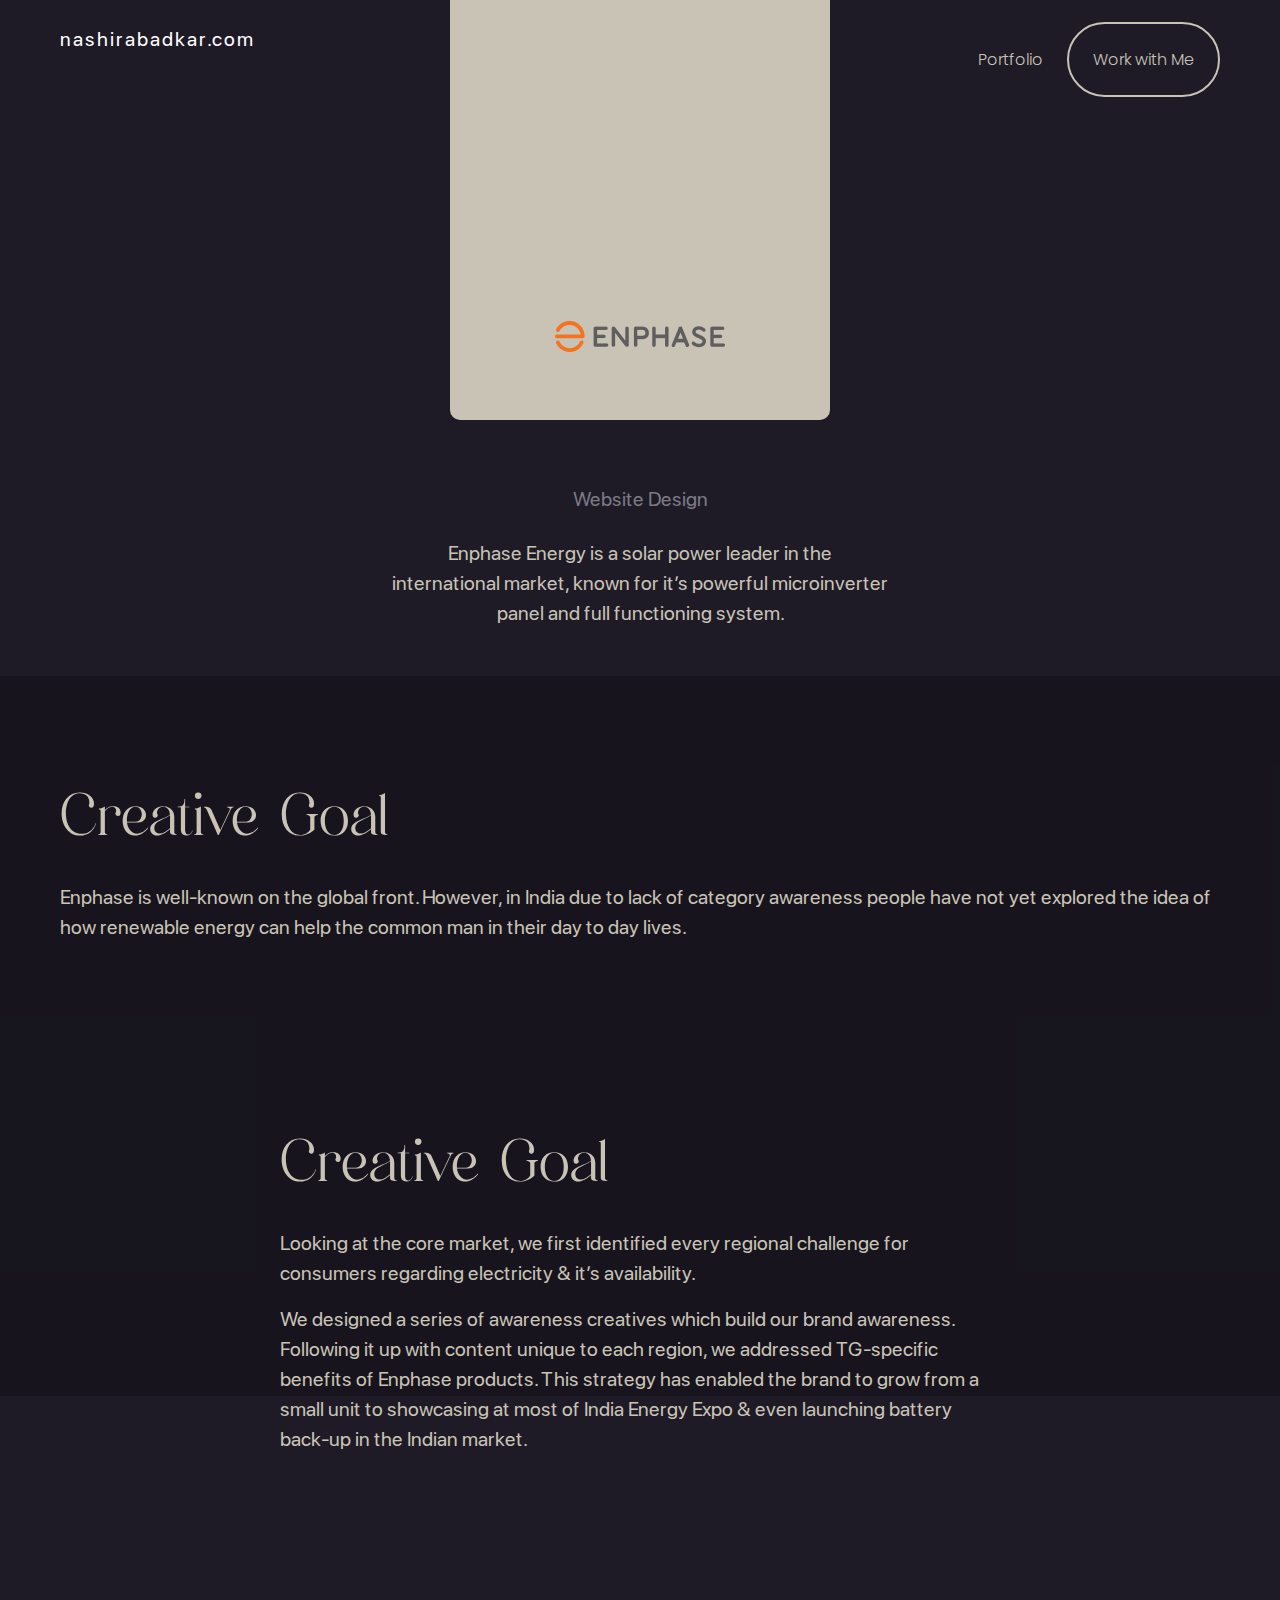
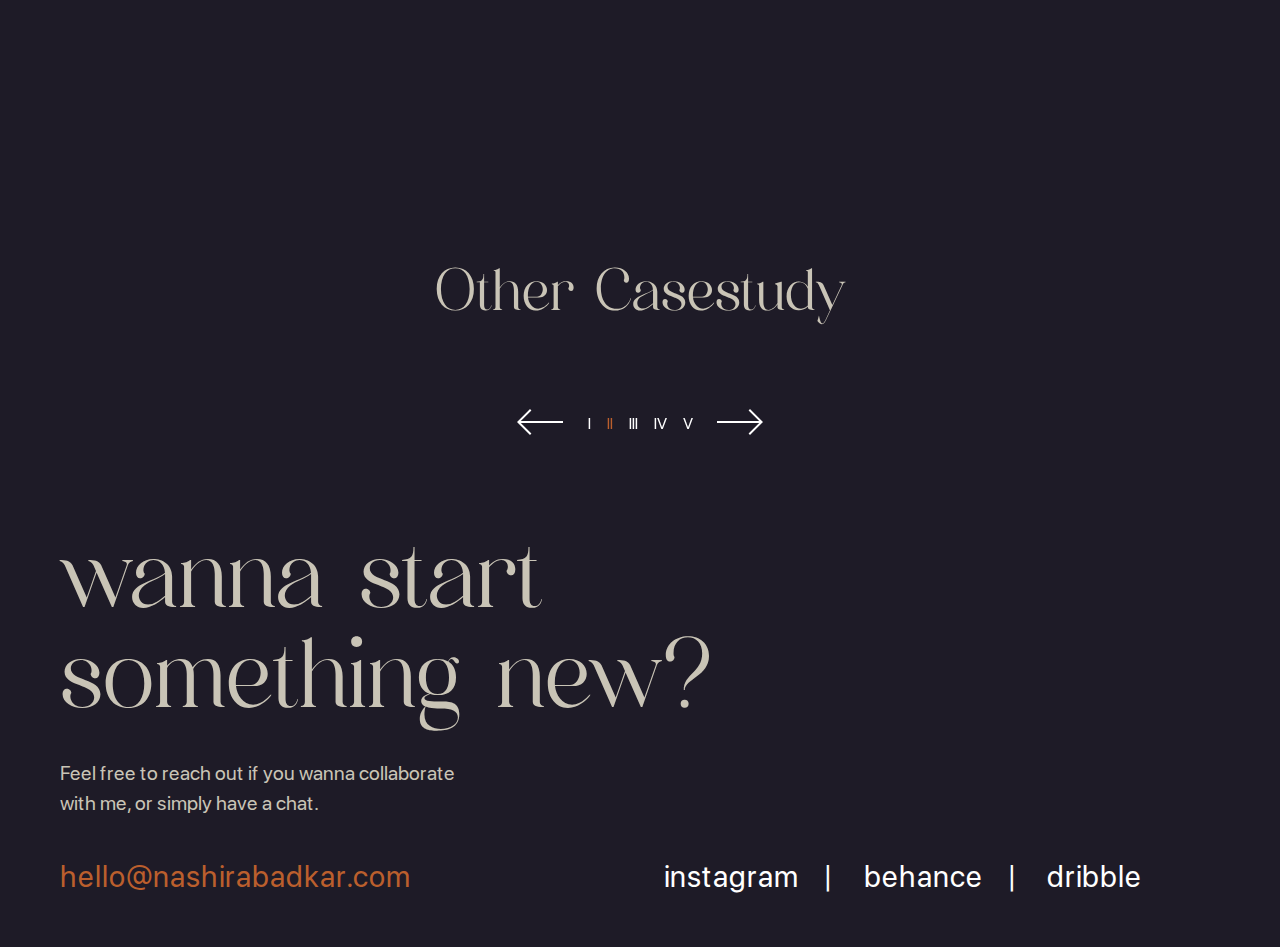
==== case.html @ 8ec92a66 "add three pages" ====
<!doctype html><html lang="en"><head><meta charset="UTF-8"/><meta http-equiv="X-UA-Compatible" content="IE=edge"/><meta name="viewport" content="width=device-width,initial-scale=1,maximum-scale=1"/><link href="./favicon.ico" rel="icon"/><meta content="" name="description"/><meta content="" name="keywords"/><title>Nashirabadkar</title><link href="./css/scss/main.9bb4e377960753bef4c8.css" rel="stylesheet"></head><body data-barba="wrapper"><div class="wrapper" data-barba="container" data-barba-namespace="home"><header class="header"><div class="container"><div class="di-flex"><div class="logo"><a href="index.html">nashirabadkar.com</a></div><nav class="nav" role="navigation"><div class="mobile-menu"><div class="btn-ceter"><button class="menu"><svg viewBox="0 0 64 48"><path d="M19,15 L45,15 C70,15 58,-2 49.0177126,7 L19,37"></path><path d="M19,24 L45,24 C61.2371586,24 57,49 41,33 L32,24"></path><path d="M45,33 L19,33 C-8,33 6,-2 22,14 L45,37"></path></svg></button></div><ul class="di-flex nav-bar" id="forMobileMenu"><li><a class="pos-top" href="./case.html">Portfolio</a></li><li><a class="pos-top work-with" href="./folio.html">Work with Me</a></li></ul></div></nav></div></div></header><div class="brand-logo-section"><img class="lozad" data-src="img/enphase-58c63b.png" alt=""></div><main class="main-warpper case-page"><section class="info-section"><div class="container"><h1 class="title">Website Design</h1><p>Enphase Energy is a solar power leader in the<br>international market, known for it’s powerful microinverter<br>panel and full functioning system.</p></div></section><section class="creative-goal"><div class="container"><h2 class="title">Creative Goal</h2><p>Enphase is well-known on the global front. However, in India due to lack of category awareness people have not yet explored the idea of how renewable energy can help the common man in their day to day lives.</p><img class="crative-img lozad" data-src="img/creative-card-c6d3ff.png" alt=""><div class="strategy-box"><h2 class="title">Creative Goal</h2><p>Looking at the core market, we first identified every regional challenge for consumers regarding electricity & it’s availability.</p><p>We designed a series of awareness creatives which build our brand awareness. Following it up with content unique to each region, we addressed TG-specific benefits of Enphase products. This strategy has enabled the brand to grow from a small unit to showcasing at most of India Energy Expo & even launching battery back-up in the Indian market.</p></div><div class="di-flex img-box"><div class="item"><img class="lozad" data-src="img/sta-1-3b0bfe.png" alt=""> <img class="lozad" data-src="img/sta-3-9bb10f.png" alt=""></div><div class="item"><img class="lozad" data-src="img/sta-2-87fdea.png" alt=""> <img class="lozad" data-src="img/sta-4-d23a2a.png" alt=""></div></div></div></section><section class="section-portfoilo"><div class="container"><h2 class="title">Other Casestudy</h2></div><div class="owl-carousel owl-theme portfoilo-carousel" id="caseCarousel"><div class="item" data-dot="<p>I</p>"><a href="#!"><img class="lozad" data-src="img/owl-1-1df286.jpg" alt=""></a></div><div class="item" data-dot="<p>II</p>"><a href="#!"><img class="lozad" data-src="img/owl-3-4e1ea6.jpg" alt=""></a></div><div class="item" data-dot="<p>III</p>"><a href="#!"><img class="lozad" data-src="img/owl-2-469388.jpg" alt=""></a></div><div class="item" data-dot="<p>IV</p>"><a href="#!"><img class="lozad" data-src="img/owl-2-469388.jpg" alt=""></a></div><div class="item" data-dot="<p>V</p>"><a href="#!"><img class="lozad" data-src="img/owl-2-469388.jpg" alt=""></a></div></div></section></main><footer><div class="container"><h2>wanna start<br>something new?</h2><p>Feel free to reach out if you wanna collaborate<br>with me, or simply have a chat.</p><div class="di-flex footer-link"><div class="lt-side"><a href="mailto:hello@nashirabadkar.com" class="email">hello@nashirabadkar.com</a></div><div class="rt-side"><a href="#!" class="social">instagram</a> <a href="#!" class="social">behance</a> <a href="#!" class="social">dribble</a></div></div></div><div class="black-gradi-mobile"></div></footer></div><script src="js/main.284708f603ca38a1aa54.js"></script></body></html>
---- css/scss/main.9bb4e377960753bef4c8.css ----
@import url(https://fonts.googleapis.com/css2?family=Poppins:wght@300&display=swap);:root{--easing:cubic-bezier(0.5,0.7,0.4,1)}body{--page-background:#404046}/*! normalize.css v8.0.1 | MIT License | github.com/necolas/normalize.css */html{line-height:1.15;-webkit-text-size-adjust:100%}body{margin:0;background-color:#fefefe}main{display:block}h1{font-size:2em;margin:.67em 0}hr{box-sizing:content-box;height:0;overflow:visible}pre{font-family:monospace,monospace;font-size:1em}a{background-color:transparent}abbr[title]{border-bottom:none;text-decoration:underline;-webkit-text-decoration:underline dotted;text-decoration:underline dotted}b,strong{font-weight:bolder}code,kbd,samp{font-family:monospace,monospace;font-size:1em}small{font-size:80%}sub,sup{font-size:75%;line-height:0;position:relative;vertical-align:baseline}sub{bottom:-.25em}sup{top:-.5em}img{border-style:none}button,input,optgroup,select,textarea{font-family:inherit;font-size:100%;line-height:1.15;margin:0}button,input{overflow:visible}button,select{text-transform:none}[type=button],[type=reset],[type=submit],button{-moz-appearance:button;appearance:button;-webkit-appearance:button}[type=button]::-moz-focus-inner,[type=reset]::-moz-focus-inner,[type=submit]::-moz-focus-inner,button::-moz-focus-inner{border-style:none;padding:0}[type=button]:-moz-focusring,[type=reset]:-moz-focusring,[type=submit]:-moz-focusring,button:-moz-focusring{outline:1px dotted ButtonText}fieldset{padding:.35em .75em .625em}legend{box-sizing:border-box;color:inherit;display:table;max-width:100%;padding:0;white-space:normal}progress{vertical-align:baseline}textarea{overflow:auto}[type=checkbox],[type=radio]{box-sizing:border-box;padding:0}[type=number]::-webkit-inner-spin-button,[type=number]::-webkit-outer-spin-button{height:auto}[type=search]{-moz-appearance:textfield;appearance:textfield;-webkit-appearance:textfield;outline-offset:-2px}[type=search]::-webkit-search-decoration{appearance:none;-webkit-appearance:none}::-webkit-file-upload-button{appearance:button;-webkit-appearance:button;font:inherit}details{display:block}summary{display:list-item}[hidden],template{display:none}.owl-carousel,.owl-carousel .owl-item{-webkit-tap-highlight-color:rgba(0,0,0,0);position:relative}.owl-carousel{display:none;width:100%;z-index:1}.owl-carousel .owl-stage{position:relative;touch-action:manipulation;-webkit-backface-visibility:hidden;backface-visibility:hidden;-moz-backface-visibility:hidden}.owl-carousel .owl-stage:after{content:".";display:block;clear:both;visibility:hidden;line-height:0;height:0}.owl-carousel .owl-stage-outer{position:relative;overflow:hidden;transform:translateZ(0);-webkit-transform:translateZ(0)}.owl-carousel .owl-item,.owl-carousel .owl-wrapper{backface-visibility:hidden;-webkit-backface-visibility:hidden;-moz-backface-visibility:hidden;-ms-backface-visibility:hidden;transform:translateZ(0);-webkit-transform:translateZ(0);-moz-transform:translateZ(0);-ms-transform:translateZ(0)}.owl-carousel .owl-item{min-height:1px;float:left;backface-visibility:hidden;-webkit-backface-visibility:hidden;-webkit-touch-callout:none}.owl-carousel .owl-item img{display:block;width:100%}.owl-carousel .owl-dots.disabled,.owl-carousel .owl-nav.disabled{display:none}.no-js .owl-carousel,.owl-carousel.owl-loaded{display:block}.owl-carousel .owl-dot,.owl-carousel .owl-nav .owl-next,.owl-carousel .owl-nav .owl-prev{cursor:pointer;-webkit-user-select:none;-moz-user-select:none;-ms-user-select:none;user-select:none}.owl-carousel .owl-nav button.owl-next,.owl-carousel .owl-nav button.owl-prev,.owl-carousel button.owl-dot{background:0 0;color:inherit;border:none;padding:0!important;font:inherit}.owl-carousel.owl-loading{opacity:0;display:block}.owl-carousel.owl-hidden{opacity:0}.owl-carousel.owl-refresh .owl-item{visibility:hidden}.owl-carousel.owl-drag .owl-item{touch-action:pan-y;-webkit-user-select:none;-moz-user-select:none;-ms-user-select:none;user-select:none}.owl-carousel.owl-grab{cursor:move;cursor:-webkit-grab;cursor:grab}.owl-carousel.owl-rtl{direction:rtl}.owl-carousel.owl-rtl .owl-item{float:right}.owl-carousel .animated{animation-duration:1s;animation-fill-mode:both}.owl-carousel .owl-animated-in{z-index:0}.owl-carousel .owl-animated-out{z-index:1}.owl-carousel .fadeOut{animation-name:fadeOut}@keyframes fadeOut{0%{opacity:1}to{opacity:0}}.owl-height{transition:height .5s ease-in-out}.owl-carousel .owl-item .owl-lazy{opacity:0;transition:opacity .4s ease}.owl-carousel .owl-item .owl-lazy:not([src]),.owl-carousel .owl-item .owl-lazy[src^=""]{max-height:0}.owl-carousel .owl-item img.owl-lazy{transform-style:preserve-3d}.owl-carousel .owl-video-wrapper{position:relative;height:100%;background:#000}.owl-carousel .owl-video-play-icon{position:absolute;height:80px;width:80px;left:50%;top:50%;margin-left:-40px;margin-top:-40px;background:url(owl.video.play.png) no-repeat;cursor:pointer;z-index:1;backface-visibility:hidden;-webkit-backface-visibility:hidden;transition:transform .1s ease}.owl-carousel .owl-video-play-icon:hover{transform:scale(1.3)}.owl-carousel .owl-video-playing .owl-video-play-icon,.owl-carousel .owl-video-playing .owl-video-tn{display:none}.owl-carousel .owl-video-tn{opacity:0;height:100%;background-position:50%;background-repeat:no-repeat;background-size:contain;transition:opacity .4s ease}.owl-carousel .owl-video-frame{position:relative;z-index:1;height:100%;width:100%}.owl-theme .owl-dots,.owl-theme .owl-nav{text-align:center;-webkit-tap-highlight-color:rgba(0,0,0,0)}.owl-theme .owl-nav{margin-top:10px}.owl-theme .owl-nav [class*=owl-]{color:#fff;font-size:14px;margin:5px;padding:4px 7px;background:#d6d6d6;display:inline-block;cursor:pointer;border-radius:3px}.owl-theme .owl-nav [class*=owl-]:hover{background:#869791;color:#fff;text-decoration:none}.owl-theme .owl-nav .disabled{opacity:.5;cursor:default}.owl-theme .owl-nav.disabled+.owl-dots{margin-top:10px}.owl-theme .owl-dots .owl-dot{display:inline-block;zoom:1}.owl-theme .owl-dots .owl-dot span{width:10px;height:10px;margin:5px 7px;background:#d6d6d6;display:block;backface-visibility:visible;-webkit-backface-visibility:visible;transition:opacity .2s ease;border-radius:30px}.owl-theme .owl-dots .owl-dot.active span,.owl-theme .owl-dots .owl-dot:hover span{background:#869791}*,:after,:before,html{box-sizing:border-box}a{color:#e50050}.sub-title{font-size:20px;line-height:1.5;color:#000;font-weight:700;font-family:SF Pro Display;margin-bottom:16px}@media(max-width:991.98px){.black-gradi-mobile{position:fixed;width:100%;height:30%;left:0;bottom:0;background:transparent;background:linear-gradient(180deg,transparent,#000);background:-moz-linear-gradient(180deg,transparent 0,#000 100%)}}.show-on-small{display:none}@media(max-width:767.98px){.show-on-small{display:block}.show-on-big{display:none}}@font-face{font-family:SF Pro Display;src:url(../../assets/vendors/webfonts/FontsFree-Net-SFProDisplay-Regular.ttf);font-weight:400;font-style:normal;font-display:swap}@font-face{font-family:SF Pro Display;src:url(../../assets/vendors/webfonts/FontsFree-Net-SFProDisplay-Bold.ttf);font-weight:700;font-style:normal;font-display:swap}@font-face{font-family:SF Pro Display;src:url(../../assets/vendors/webfonts/SFProDisplay-BlackItalic.eot);src:url(../../assets/vendors/webfonts/SFProDisplay-BlackItalic.eot?#iefix) format("embedded-opentype"),url(../../assets/vendors/webfonts/SFProDisplay-BlackItalic.woff2) format("woff2"),url(../../assets/vendors/webfonts/SFProDisplay-BlackItalic.woff) format("woff"),url(../../assets/vendors/webfonts/SFProDisplay-BlackItalic.ttf) format("truetype"),url(../../assets/vendors/webfonts/SFProDisplay-BlackItalic.svg#SFProDisplay-BlackItalic) format("svg");font-weight:900;font-style:italic;font-display:swap}@font-face{font-family:SF Pro Display;src:url(../../assets/vendors/webfonts/SFProDisplay-HeavyItalic.eot);src:url(../../assets/vendors/webfonts/SFProDisplay-HeavyItalic.eot?#iefix) format("embedded-opentype"),url(../../assets/vendors/webfonts/SFProDisplay-HeavyItalic.woff2) format("woff2"),url(../../assets/vendors/webfonts/SFProDisplay-HeavyItalic.woff) format("woff"),url(../../assets/vendors/webfonts/SFProDisplay-HeavyItalic.ttf) format("truetype"),url(../../assets/vendors/webfonts/SFProDisplay-HeavyItalic.svg#SFProDisplay-HeavyItalic) format("svg");font-weight:900;font-style:italic;font-display:swap}@font-face{font-family:SF Pro Display;src:url(../../assets/vendors/webfonts/SFProDisplay-UltralightItalic.eot);src:url(../../assets/vendors/webfonts/SFProDisplay-UltralightItalic.eot?#iefix) format("embedded-opentype"),url(../../assets/vendors/webfonts/SFProDisplay-UltralightItalic.woff2) format("woff2"),url(../../assets/vendors/webfonts/SFProDisplay-UltralightItalic.woff) format("woff"),url(../../assets/vendors/webfonts/SFProDisplay-UltralightItalic.ttf) format("truetype"),url(../../assets/vendors/webfonts/SFProDisplay-UltralightItalic.svg#SFProDisplay-UltralightItalic) format("svg");font-weight:200;font-style:italic;font-display:swap}@font-face{font-family:SF Pro Display;src:url(../../assets/vendors/webfonts/SFProDisplay-LightItalic.eot);src:url(../../assets/vendors/webfonts/SFProDisplay-LightItalic.eot?#iefix) format("embedded-opentype"),url(../../assets/vendors/webfonts/SFProDisplay-LightItalic.woff2) format("woff2"),url(../../assets/vendors/webfonts/SFProDisplay-LightItalic.woff) format("woff"),url(../../assets/vendors/webfonts/SFProDisplay-LightItalic.ttf) format("truetype"),url(../../assets/vendors/webfonts/SFProDisplay-LightItalic.svg#SFProDisplay-LightItalic) format("svg");font-weight:200;font-style:italic;font-display:swap}@font-face{font-family:SF Pro Display;src:url(../../assets/vendors/webfonts/SFProDisplay-Medium.eot);src:url(../../assets/vendors/webfonts/SFProDisplay-Medium.eot?#iefix) format("embedded-opentype"),url(../../assets/vendors/webfonts/SFProDisplay-Medium.woff2) format("woff2"),url(../../assets/vendors/webfonts/SFProDisplay-Medium.woff) format("woff"),url(../../assets/vendors/webfonts/SFProDisplay-Medium.ttf) format("truetype"),url(../../assets/vendors/webfonts/SFProDisplay-Medium.svg#SFProDisplay-Medium) format("svg");font-weight:500;font-style:normal;font-display:swap}@font-face{font-family:SF Pro Display;src:url(../../assets/vendors/webfonts/SFProDisplay-SemiboldItalic.eot);src:url(../../assets/vendors/webfonts/SFProDisplay-SemiboldItalic.eot?#iefix) format("embedded-opentype"),url(../../assets/vendors/webfonts/SFProDisplay-SemiboldItalic.woff2) format("woff2"),url(../../assets/vendors/webfonts/SFProDisplay-SemiboldItalic.woff) format("woff"),url(../../assets/vendors/webfonts/SFProDisplay-SemiboldItalic.ttf) format("truetype"),url(../../assets/vendors/webfonts/SFProDisplay-SemiboldItalic.svg#SFProDisplay-SemiboldItalic) format("svg");font-weight:600;font-style:italic;font-display:swap}@font-face{font-family:SF Pro Display;src:url(../../assets/vendors/webfonts/SFProDisplay-ThinItalic.eot);src:url(../../assets/vendors/webfonts/SFProDisplay-ThinItalic.eot?#iefix) format("embedded-opentype"),url(../../assets/vendors/webfonts/SFProDisplay-ThinItalic.woff2) format("woff2"),url(../../assets/vendors/webfonts/SFProDisplay-ThinItalic.woff) format("woff"),url(../../assets/vendors/webfonts/SFProDisplay-ThinItalic.ttf) format("truetype"),url(../../assets/vendors/webfonts/SFProDisplay-ThinItalic.svg#SFProDisplay-ThinItalic) format("svg");font-weight:100;font-style:italic;font-display:swap}@font-face{font-family:Quahon;src:url(../../assets/vendors/webfonts/Quahon.otf);font-weight:100;font-display:swap}@font-face{font-family:Holligate Signature Demo;src:url(../../assets/vendors/webfonts/holligate-signature-demo.regular.ttf);font-display:swap}body{color:#222;font:normal 125%/1.4 Open Sans,Helvetica Neue Light,Helvetica Neue,Helvetica,Arial,sans-serif}.di-flex{display:flex;flex-wrap:wrap}img{max-width:100%;margin:0 auto;display:block;width:auto}h1,h2,h3,h4,h5,h6,p{margin:0}.text-right{text-align:right}.clearfix:after{clear:both;content:"";display:table}.container{max-width:1180px;padding-left:20px;padding-right:20px}.hide-text{overflow:hidden;padding:0;text-indent:101%;white-space:nowrap}.visually-hidden{border:0;clip:rect(0 0 0 0);height:1px;margin:-1px;overflow:hidden;padding:0;position:absolute;width:1px}a{text-decoration:none}.container{width:100%;margin-right:auto;margin-left:auto}.link-title{display:flex;align-items:center;margin:0 200px 48px}.link-title h2{font-size:40px;letter-spacing:-1px;line-height:1.5;color:#fff;font-weight:500;font-family:Montserrat;margin-right:16px}.link-title img{display:block;margin:0}.main-warpper{min-height:60vh}.di-grid{display:grid}.sticky-nav{background-color:#000;padding:24px;text-align:center}.sticky-nav a{font-size:16px;line-height:1.5;text-transform:uppercase;color:#fff;font-weight:700;font-family:Montserrat;display:inline-block;margin:0 16px}.sticky-nav a.active{color:#f15b25}.sticky-nav a:hover{color:#8b8b8b}.second-title{font-size:30px;line-height:1.5;color:#fff;font-weight:500;font-family:Montserrat;margin-bottom:24px}.second-title span{font-size:16px;color:hsla(0,0%,100%,.2392156863)}.pad-60{margin:30px 0}.brands-carousel .image-container{height:200px;align-items:center;justify-content:center;display:flex}.brands-carousel .image-container img{display:block}.brands-carousel .recog-text{padding:24px;background-color:rgba(0,0,0,.3176470588);justify-content:space-between}.brands-carousel .recog-text a{font-size:12px;line-height:30px;color:#000;font-weight:600;font-family:Montserrat}.brands-carousel .art-card{background-color:#fff}.brands-carousel .art-card img{width:auto}.select-control{position:relative;top:0;left:0}.select-control .select-label{position:absolute;top:-8px;left:16px;font-size:12px;color:#fff;padding:0 8px}.select-control .select-label,.select-control select{line-height:1.5;font-weight:500;font-family:Montserrat}.select-control select{height:50px;background-color:hsla(0,0%,100%,0);border:1px solid #fff;width:100%;padding:8px 24px;-moz-appearance:none;-webkit-appearance:none;appearance:none;background-position:96% 50%;background-repeat:no-repeat;color:#888;font-size:14px;color:#fff}.select-control select option{color:#000}.select-control select option:first-child{color:#888;background-color:transparent;opacity:1}.select-control select.error{color:#e34949;opacity:1}.films-contain{justify-content:space-between;grid-template-columns:repeat(3,1fr);gap:30px}.films-contain .filmes-card{margin-bottom:16px}.films-contain .filmes-card .title{font-size:20px;line-height:1.5;color:#fff;font-weight:700;font-family:Montserrat;margin-top:16px}.films-contain .filmes-card .brand-link{font-size:12px;line-height:1.5;text-decoration:underline;color:#fff;font-weight:400;font-family:Montserrat}.films-contain .filmes-card .image-content{display:grid;position:relative;top:0;left:0}.films-contain .filmes-card .image-content .top-row,.films-contain .filmes-card .image-content .tumb{grid-column:1/-1;grid-row:1/-1;width:100%}.films-contain .filmes-card .image-content .dimond{position:absolute;left:24px;top:24px}.films-contain .filmes-card .image-content .play-btn{position:absolute;left:24px;bottom:24px;cursor:pointer}@media(min-width:576px){.container{max-width:540px}}@media(min-width:768px){.container{max-width:720px}}@media(min-width:992px){.container{max-width:960px}}@media(min-width:1200px){.container{max-width:1200px}}@media(max-width:992px){.container{padding-right:32px;padding-left:32px}}.header{margin-bottom:36px}.header .di-flex{justify-content:space-between;align-items:flex-start}.header .logo{padding:24px 0}.header .logo img{margin:0}.header .logo a{font-size:20px;letter-spacing:2px;line-height:1.5;color:#fff;font-weight:300;font-family:SF Pro Display}.header .nav{padding:24px 0}.header .nav .nav-bar{list-style:none;justify-content:flex-end}.header .nav .nav-bar .pos-top{font-size:16px;line-height:1.5;color:#c8c3b5;font-weight:300;font-family:Poppins;text-align:center;padding:24px}.header .nav .nav-bar .pos-top.work-with{border-radius:50px;border:2px solid #c8c3b5}.header .nav .nav-bar .pos-top.work-with:hover{background-color:#bb5f2d;border-color:#bb5f2d}.mobile-menu .btn-ceter{display:none}.brand-logo-section{width:380px;height:420px;border-bottom-left-radius:10px;border-bottom-right-radius:10px;background-color:#c8c3b5;display:flex;align-items:flex-end;padding:68px 16px;position:absolute;top:0;left:50%;transform:translateX(-50%)}.brand-logo-section img{margin-top:auto}@media(max-width:991.98px){.mobile-menu{position:fixed;bottom:32px;left:0;z-index:6;width:100%}.mobile-menu .btn-ceter{text-align:center;display:block}.header .nav .nav-bar{position:absolute;left:50%;bottom:0;transform:translateX(-50%);width:160px;height:150px;border-radius:10px;background-color:#bb5f2d;align-items:center;align-items:self-start;margin:0;padding:16px 16px 60px;display:none}.header .nav .nav-bar li{width:100%;display:block;text-align:center}.header .nav .nav-bar.nav-avtive{display:block}.header .nav .nav-bar .pos-top{padding:0;border:none;font-size:14px;color:#c9c4b6}.header .nav .nav-bar .pos-top.work-with,.menu{border:none}.menu{--color:#fff;width:36px;height:36px;z-index:100;padding:0;margin:0;outline:none;position:relative;background:none;cursor:pointer;-webkit-appearence:none;-webkit-tap-highlight-color:rgba(0,0,0,0);background-color:#bb5f2d;border-radius:50px;width:60px;height:60px;display:inline-flex;align-items:center;justify-content:center}.menu svg{width:40px;height:40px;stroke:var(--color);stroke-width:2px;stroke-linecap:round;stroke-linejoin:round;fill:none;display:block}.menu svg path{transition:stroke-dasharray var(--duration,.85s) var(--easing,ease) var(--delay,0s),stroke-dashoffset var(--duration,.85s) var(--easing,ease) var(--delay,0s);stroke-dasharray:var(--array-1,26px) var(--array-2,100px);stroke-dashoffset:var(--offset,126px);transform:translateZ(0)}.menu svg path:nth-child(2){--duration:0.7s;--easing:ease-in;--offset:100px;--array-2:74px}.menu svg path:nth-child(3){--offset:133px;--array-2:107px}.menu.active svg{stroke:#fff}.menu.active svg path{--offset:57px}.menu.active svg path:first-child,.menu.active svg path:nth-child(3){--delay:0.15s;--easing:cubic-bezier(0.2,0.4,0.2,1.1)}.menu.active svg path:nth-child(2){--duration:0.4s;--offset:2px;--array-1:1px}.menu.active svg path:nth-child(3){--offset:58px}.header .logo a{font-size:16px}.brand-logo-section{position:static;transform:none;width:80%;margin:0 auto;height:auto;border-radius:10px}}footer{padding:48px 0}footer h2{font-size:100px;line-height:1;color:#c9c4b6;font-family:Quahon;margin-bottom:24px;font-weight:100}footer p{font-size:20px;letter-spacing:0;color:#c9c4b6;margin-bottom:36px}footer .email,footer p{line-height:1.5;font-weight:300;font-family:SF Pro Display}footer .email{color:#bb5f2d}footer .email,footer .social{font-size:30px;letter-spacing:1px}footer .social{line-height:1.5;color:#fff;font-weight:300;font-family:SF Pro Display;padding-left:24px}footer .social:hover{color:#bb5f2d}footer .social:after{content:"|";padding-left:24px}footer .social:last-child:after{content:""}footer .footer-link{justify-content:space-between}footer .lt-side,footer .rt-side{width:50%}footer .rt-side{align-self:flex-end}@media(max-width:1199.98px){footer .email,footer .social{font-size:22px}}@media(max-width:991.98px){footer h2{font-size:40px}footer p{font-size:14px;margin-bottom:24px}footer .lt-side,footer .rt-side{width:100%;margin-bottom:24px}footer{padding:16px 0}footer .email,footer .social{font-size:18px}footer .social:first-child{padding:0}}.type-of-content{font-size:12px;line-height:1.5;text-transform:uppercase;color:#fff;font-weight:700;font-family:Montserrat;background-color:rgba(0,0,0,.2901960784);padding:8px 36px;border:none;text-align:center;margin-left:auto;margin-top:16px;display:inline-block}.read-more{font-size:16px;line-height:1.5;color:#f7992c;font-family:SF Pro Display}.read-more .arrow{border:solid #f7992c;border-width:0 2px 2px 0;display:inline-block;padding:3px}.read-more .right{transform:rotate(-45deg);-webkit-transform:rotate(-45deg)}.banner-carousel .owl-nav{margin:0}.banner-carousel .owl-nav button.owl-next,.banner-carousel .owl-nav button.owl-prev{background-color:hsla(0,0%,100%,.4862745098);border-radius:50px;width:32px;height:32px;position:absolute;top:50%;transform:translateY(-50%)}.banner-carousel .owl-nav button.owl-prev{left:28px}.banner-carousel .owl-nav button.owl-prev img{transform:rotate(-180deg)}.banner-carousel .owl-nav button.owl-next{right:28px}.nav-button .next-nav,.nav-button .prev-nav{box-shadow:0 0 15px rgba(0,0,0,.1);background-color:#fff;width:30px;height:30px;border:none;outline:none;display:inline-flex;align-items:center;justify-content:center}.nav-button .next-nav .arrow,.nav-button .prev-nav .arrow{border:solid #000;border-width:0 2px 2px 0;display:inline-block;padding:3px;transform-origin:center}.nav-button .next-nav .right,.nav-button .prev-nav .right{transform:rotate(-45deg);-webkit-transform:rotate(-45deg)}.nav-button .next-nav .left,.nav-button .prev-nav .left{transform:rotate(135deg);-webkit-transform:rotate(135deg)}.nav-button .next-nav{background-color:#f7992c}.home-page .banner-section .img-container .center-hero-img{position:relative;top:0;left:0;width:400px;margin:0 auto}.home-page .banner-section .img-container .center-hero-img .bg-img{border-radius:12px;box-shadow:0 57px 123px 21px rgba(0,0,0,.5);-webkit-box-shadow:0 57px 123px 21px rgba(0,0,0,.5);-moz-box-shadow:0 57px 123px 21px rgba(0,0,0,.5)}.home-page .banner-section .img-container .center-hero-img figcaption{position:absolute;top:50%;width:85%;left:-40px;transform:translateY(-50%)}.home-page .banner-section .img-container .center-hero-img figcaption .sing-title{font-size:30px;line-height:1.5;color:#fff;font-family:Holligate Signature Demo;font-weight:100}.home-page .banner-section .img-container .center-hero-img figcaption .art{font-size:16px;line-height:1.5;color:#fff;font-weight:300;font-family:SF Pro Display;text-align:right}.home-page .banner-section .back-text{overflow:hidden;position:relative;top:-50px;z-index:-1}.home-page .banner-section .back-text .title{font-size:200px;line-height:1;color:#797979;font-family:Quahon;white-space:nowrap;font-weight:100;position:relative;top:0}.home-page .banner-section .back-text .title.right{text-align:right;right:100vh}.home-page .banner-section .back-text .title.left{text-align:left;left:100vh}.home-page .intro-section{padding:48px 0}.home-page .intro-section .subtitle{max-width:880px;width:100%;margin:0 auto 120px;font-size:50px;letter-spacing:1px;line-height:1.2;color:#c9c4b6;font-weight:300;font-family:SF Pro Display;text-align:center}.home-page .intro-section .info-box .img-box,.home-page .intro-section .info-box .text-box{width:50%}.home-page .intro-section .info-box .img-box{position:relative;left:0;top:0;margin-bottom:48px}.home-page .intro-section .info-box .img-box img{border-radius:12px}.home-page .intro-section .info-box .img-box .main-img{position:relative}.home-page .intro-section .info-box .img-box .back-img{position:absolute;top:48px;right:0}.home-page .intro-section .info-box .text-box{padding-left:100px}.home-page .intro-section .info-box .text-box h2{font-size:60px;color:#c9c4b6;font-family:Quahon;margin:0 0 24px;font-weight:100}.home-page .intro-section .info-box .text-box .text-subtitle{font-size:20px;letter-spacing:0;line-height:1.5;color:#c9c4b6;font-weight:300;font-family:SF Pro Display;margin-bottom:24px}.home-page .intro-section .info-box .text-box p{font-size:24px;letter-spacing:1px;line-height:1.5;color:#c9c4b6;font-weight:300;font-family:SF Pro Display;margin-bottom:36px}.home-page .intro-section .info-box .text-box p span{color:#bb5f2d}.home-page .intro-section .info-box .text-box .down-resume{font-size:16px;line-height:1.5;color:#c9c4b6;font-weight:300;font-family:SF Pro Display;text-align:center;border-radius:50px;background-color:rgba(187,95,45,0);border:2px solid #bb5f2d;padding:16px}.home-page .education-section{padding:48px 0;margin-bottom:48px;background-image:url(../../img/bg/e.png);background-position:50%;background-repeat:no-repeat;background-size:contain}.home-page .education-section img{border-radius:12px}.home-page .education-section .edu-contain{align-items:center;justify-content:center;max-width:800px;width:100%;margin:0 auto}.home-page .education-section .edu-contain .lt-side{width:50%}.home-page .education-section .edu-contain .rt-side{width:50%;padding-left:48px}.home-page .education-section .edu-contain h2{font-size:60px;color:#c9c4b6;font-family:Quahon;text-align:right;font-weight:100}.home-page .education-section .edu-contain h3{font-size:30px;letter-spacing:1px;line-height:1.5;color:#c9c4b6;font-weight:300;font-family:SF Pro Display;margin-bottom:28px}.home-page .education-section .edu-contain p{font-size:20px;letter-spacing:0;line-height:1.5;color:#c9c4b6;font-weight:300;font-family:SF Pro Display}.section-portfoilo{padding:40px 0}.section-portfoilo .title{font-size:60px;color:#c9c4b6;font-family:Quahon;text-align:center;margin-bottom:36px;font-weight:100}.section-portfoilo .portfoilo-carousel .active.center .item .content{visibility:visible}.section-portfoilo .portfoilo-carousel .item img{border-radius:12px;margin-bottom:24px}.section-portfoilo .portfoilo-carousel .item .content{text-align:center;visibility:hidden}.section-portfoilo .portfoilo-carousel .item .content .owl-title{font-size:30px;letter-spacing:1px;line-height:1.5;color:#c9c4b6;font-weight:300;font-family:SF Pro Display}.section-portfoilo .portfoilo-carousel .item .content .owl-subtitle{font-size:20px;letter-spacing:0;color:#c9c4b6;line-height:1.5;font-weight:300;font-family:SF Pro Display}.section-portfoilo .portfoilo-carousel .item .content .owl-subtitle span{color:#bb5f2d}.section-portfoilo .portfoilo-carousel .item .content .owl-link{font-size:16px;line-height:1.5;color:#c9c4b6;font-weight:300;font-family:SF Pro Display;text-align:center;border-radius:40px;background-color:rgba(187,95,45,0);border:2px solid #bb5f2d;padding:24px;display:inline-block;margin:24px 0}.section-portfoilo .portfoilo-carousel .item:hover .content{visibility:visible}@media(max-width:1399.98px){.home-page .banner-section .back-text .title{font-size:140px}.home-page .intro-section .subtitle{font-size:36px}}@media(max-width:991.98px){.home-page .banner-section .img-container .center-hero-img{width:240px}.home-page .banner-section .img-container .center-hero-img .bg-img{width:80%}.home-page .banner-section .img-container .center-hero-img figcaption{position:static;transform:none;width:100%;margin-top:40px}.home-page .banner-section .img-container .center-hero-img figcaption .art{font-size:14px;text-align:center;margin-bottom:24px}.home-page .banner-section .img-container .center-hero-img figcaption .sing-title{font-size:20px}.home-page .banner-section .back-text{position:static}.home-page .banner-section .back-text .title{font-size:60px}.home-page .intro-section .subtitle{font-size:22px;max-width:360px;margin-bottom:60px}.home-page .intro-section{padding:32px 0}.home-page .intro-section .info-box .img-box{width:100%;margin-bottom:80px}.home-page .intro-section .info-box .img-box img{border-radius:12px;width:260px}.home-page .intro-section .info-box .img-box .main-img{margin-left:0}.home-page .intro-section .info-box .text-box{padding:0;width:100%;text-align:center}.home-page .intro-section .info-box .text-box h2{font-size:30px;text-align:center}.home-page .intro-section .info-box .text-box .text-subtitle{font-size:14px;text-align:center}.home-page .intro-section .info-box .text-box p{font-size:18px;text-align:center}.home-page .intro-section .info-box .text-box .down-resume{font-size:14px;padding:8px 16px}.section-portfoilo .title{font-size:30px;margin-bottom:24px}.section-portfoilo{padding:24px 0}.section-portfoilo .portfoilo-carousel .item .content .owl-title{font-size:18px}.section-portfoilo .portfoilo-carousel .item .content .owl-subtitle{font-size:14px}.section-portfoilo .portfoilo-carousel .item .content .owl-link{font-size:14px;padding:8px 16px;margin:12px 0}.home-page .education-section .edu-contain .lt-side,.home-page .education-section .edu-contain .rt-side{width:100%;padding:0}.home-page .education-section .edu-contain h2{font-size:30px;text-align:left}.home-page .education-section .edu-contain h3{font-size:18px}.home-page .education-section .edu-contain p{font-size:14px}.home-page .education-section{background-position:100%}}.case-page .info-section{padding:48px 0;text-align:center;margin-top:320px}.case-page .info-section .title{color:#7c7a85;margin-bottom:24px}.case-page .info-section .title,.case-page .info-section p{font-size:20px;letter-spacing:0;line-height:1.5;font-weight:300;font-family:SF Pro Display}.case-page .info-section p{color:#c8c3b5;text-align:center}.case-page .creative-goal{padding:100px 0 48px;position:relative;top:0;left:0}.case-page .creative-goal:after{content:"";height:720px;background-color:rgba(0,0,0,.231372549);display:block;position:absolute;top:0;left:0;width:100%;z-index:-1}.case-page .creative-goal .title{font-size:60px;line-height:1.5;color:#c8c3b5;font-family:Quahon;margin-bottom:16px;font-weight:100}.case-page .creative-goal p{font-size:30px;letter-spacing:1px;color:#c8c3b5}.case-page .creative-goal .crative-img{margin-top:100px}.case-page .creative-goal .strategy-box{margin:80px auto 0;max-width:720px;width:100%}.case-page .creative-goal p{font-size:20px;letter-spacing:0;line-height:1.5;color:#c9c4b6;font-weight:300;font-family:SF Pro Display;margin-bottom:16px}.case-page .creative-goal .img-box{margin:80px 0 0;justify-content:space-between}.case-page .creative-goal .img-box .item{width:calc(50% - 8px)}.case-page .creative-goal .img-box .item:first-child{margin-top:200px}.case-page .creative-goal .img-box .item img{margin-bottom:16px}.case-page .section-portfoilo .portfoilo-carousel{margin-bottom:48px}.case-page .section-portfoilo .portfoilo-carousel.owl-theme .owl-dots{position:absolute;left:50%;transform:translateX(-50%)}.case-page .section-portfoilo .portfoilo-carousel.owl-theme .owl-dots .owl-dot{font-size:16px;line-height:1.5;color:#fff;font-weight:300;font-family:SF Pro Display;padding:0 8px}.case-page .section-portfoilo .portfoilo-carousel.owl-theme .owl-dots .owl-dot.active{color:#bb5f2d}.case-page .section-portfoilo .portfoilo-carousel.owl-theme .owl-nav{position:relative;top:0;left:0}.case-page .section-portfoilo .portfoilo-carousel.owl-theme .owl-nav button{position:absolute;top:-16px;height:auto;width:50px;display:flex;align-items:center;justify-content:center;opacity:1}.case-page .section-portfoilo .portfoilo-carousel.owl-theme .owl-nav button svg path{fill:#fff}.case-page .section-portfoilo .portfoilo-carousel.owl-theme .owl-nav button:hover{background-color:transparent}.case-page .section-portfoilo .portfoilo-carousel.owl-theme .owl-nav button:hover:after{content:" ";height:60px;width:60px;border:2px solid #fff;background-color:transparent;display:block;position:absolute;border-radius:50px;left:30px;transform:translateX(-15px)}.case-page .section-portfoilo .portfoilo-carousel.owl-theme .owl-nav button.disabled svg path,.case-page .section-portfoilo .portfoilo-carousel.owl-theme .owl-nav button:hover svg path{fill:#bb5f2d}.case-page .section-portfoilo .portfoilo-carousel.owl-theme .owl-nav button.owl-prev:hover:after{left:-15px}@media(max-width:767.98px){.case-page .info-section{padding:24px 0;margin-top:0}.case-page .info-section .title,.case-page .info-section p{font-size:14px}.case-page .creative-goal{padding:32px 0 20px;text-align:center}.case-page .creative-goal .title{font-size:30px;margin-bottom:8px}.case-page .creative-goal p{font-size:14px}.case-page .creative-goal .crative-img{margin-top:32px}.case-page .creative-goal:after{height:340px}.case-page .creative-goal .strategy-box{margin-top:40px}.case-page .creative-goal .img-box{margin-top:32px}.case-page .creative-goal .img-box .item{width:100%}.case-page .creative-goal .img-box .item:first-child,.case-page .info-section{margin:0}}.foilo-page .portfoilo-container{position:relative;top:0;left:0}.foilo-page .title{font-size:100px;line-height:1;color:#797979;font-family:Quahon;font-weight:100;position:relative;margin-top:-100px}.foilo-page .port-box{margin-bottom:48px;position:relative}.foilo-page .port-box .port-title{margin:32px 0 8px;font-size:30px;letter-spacing:1px;line-height:1;color:#c9c4b6;font-weight:300;font-family:SF Pro Display}.foilo-page .port-box .content{font-size:20px;letter-spacing:0;line-height:1.5;font-weight:300;font-family:SF Pro Display;color:#7c7a85}.foilo-page .port-box .content span{color:#bb5f2d}.foilo-page .port-box.box-2{margin-left:auto;right:0;margin-top:-200px;max-width:400px;width:100%;margin-right:60px}.foilo-page .port-box.box-3{margin-top:-50px}.foilo-page .port-box.box-4{left:40px;z-index:1}.foilo-page .port-box.box-5{right:0;margin-left:auto;max-width:800px;width:100%;margin-top:-200px}.foilo-page .first-img{margin:0}.foilo-page .btn-with-border{font-size:16px;line-height:1.5;color:#c8c3b5;font-weight:300;font-family:Poppins;text-align:center;padding:24px;border-radius:50px;border:2px solid #bb5f2d;margin:24px 0;display:inline-block}.foilo-page .btn-with-border:hover{background-color:#bb5f2d;border-color:#c8c3b5}@media(max-width:767.98px){.foilo-page .title{font-size:40px;margin:0 0 24px}.foilo-page .port-box{margin-bottom:0}.foilo-page .port-box.box-2,.foilo-page .port-box.box-3,.foilo-page .port-box.box-4,.foilo-page .port-box.box-5{margin:0;max-width:100%;left:0;right:0}.foilo-page .port-box{width:100%;margin:0;max-width:100%}.foilo-page .first-img{width:100%}.foilo-page .port-box .port-title{font-size:18px;margin:24px 0 16px;text-align:center}.foilo-page .port-box .content{margin-bottom:36px;font-size:14px;text-align:center}.foilo-page .btn-with-border{margin-top:0;font-size:14px;padding:8px 16px}}body{background-color:#1e1b27}
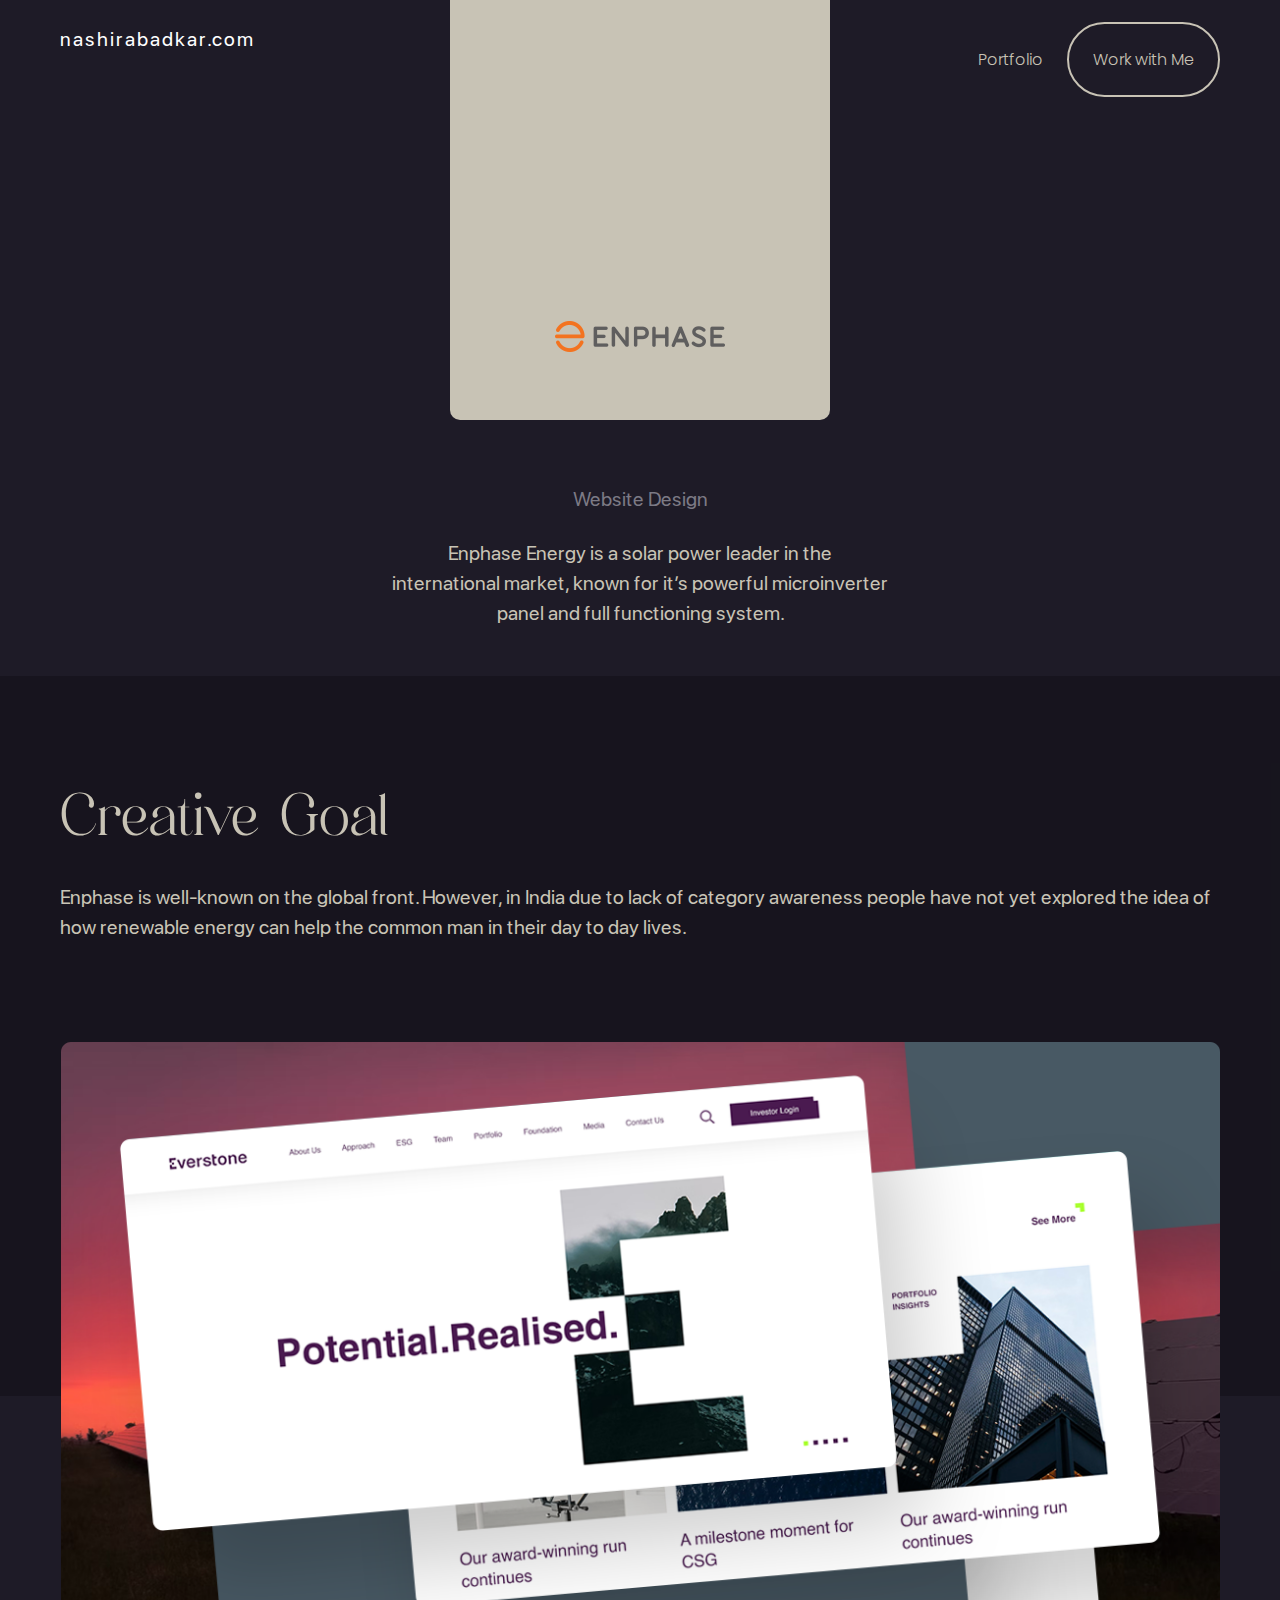
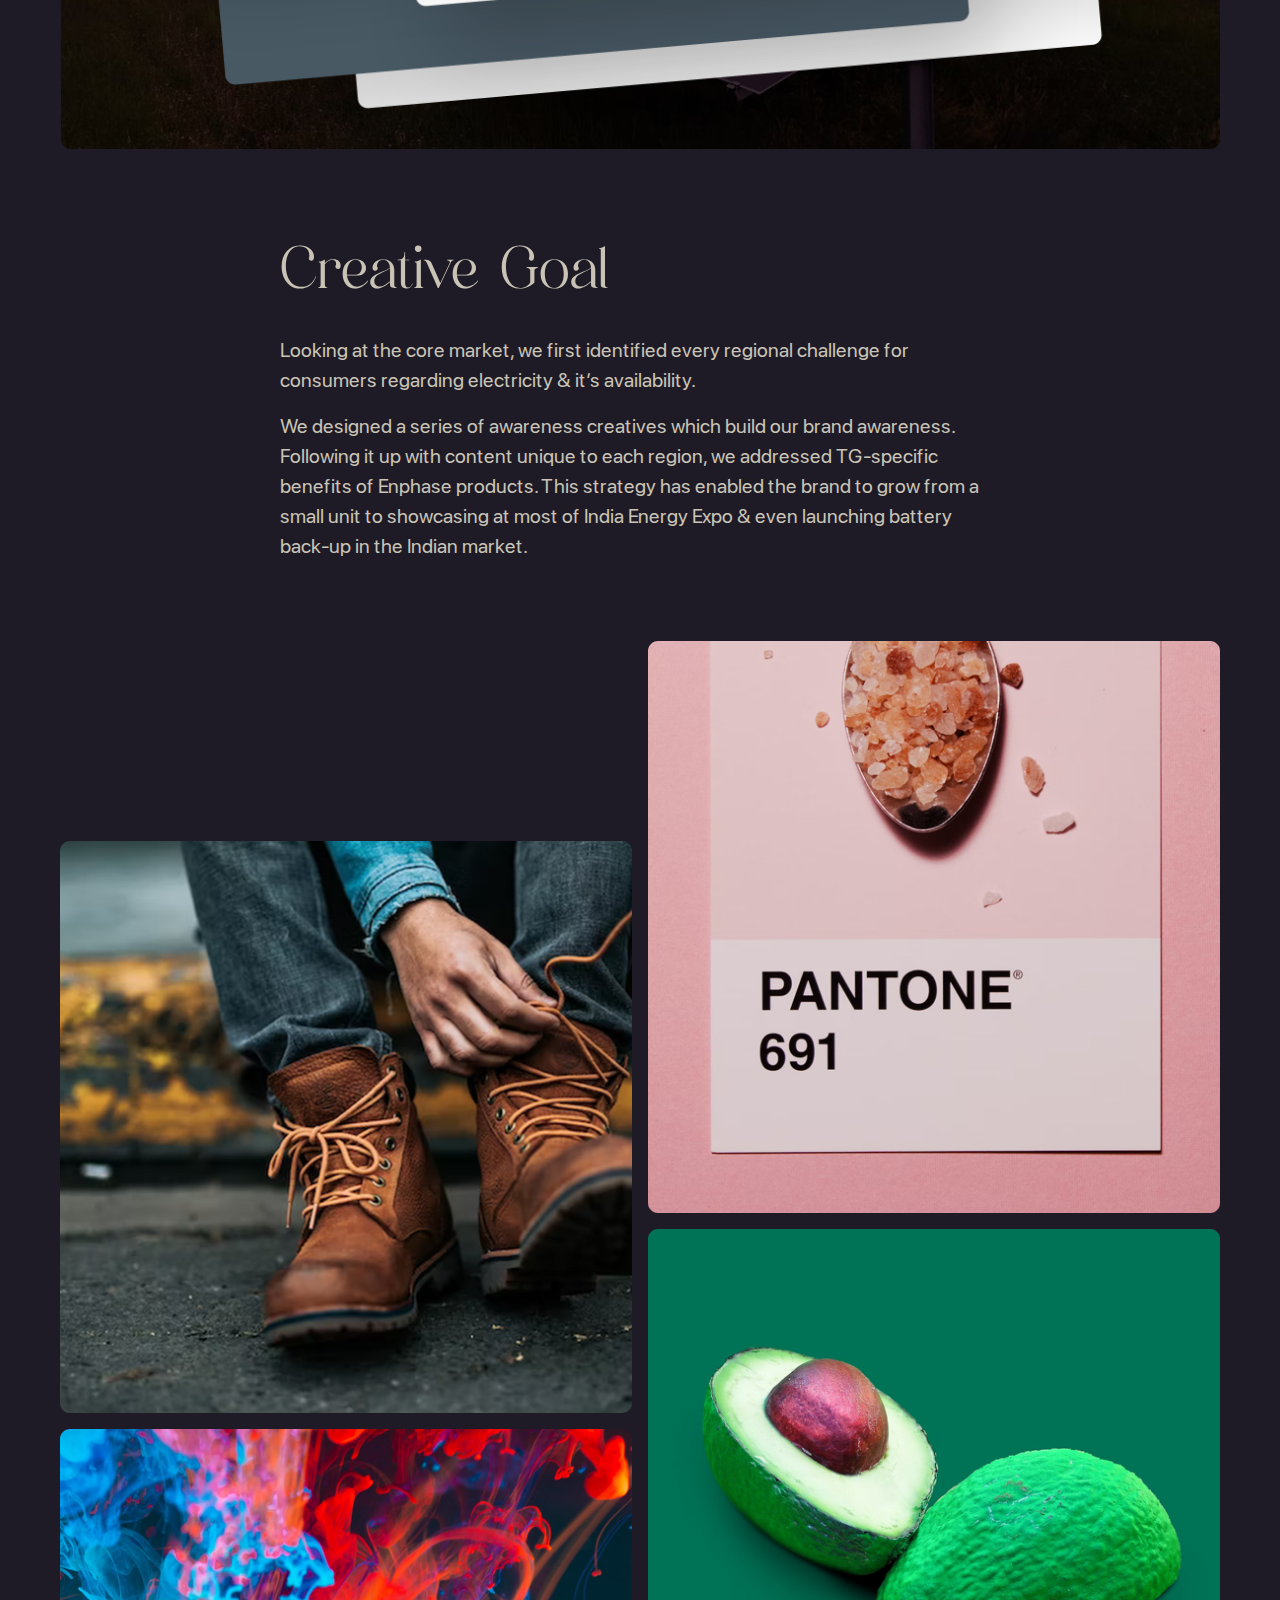
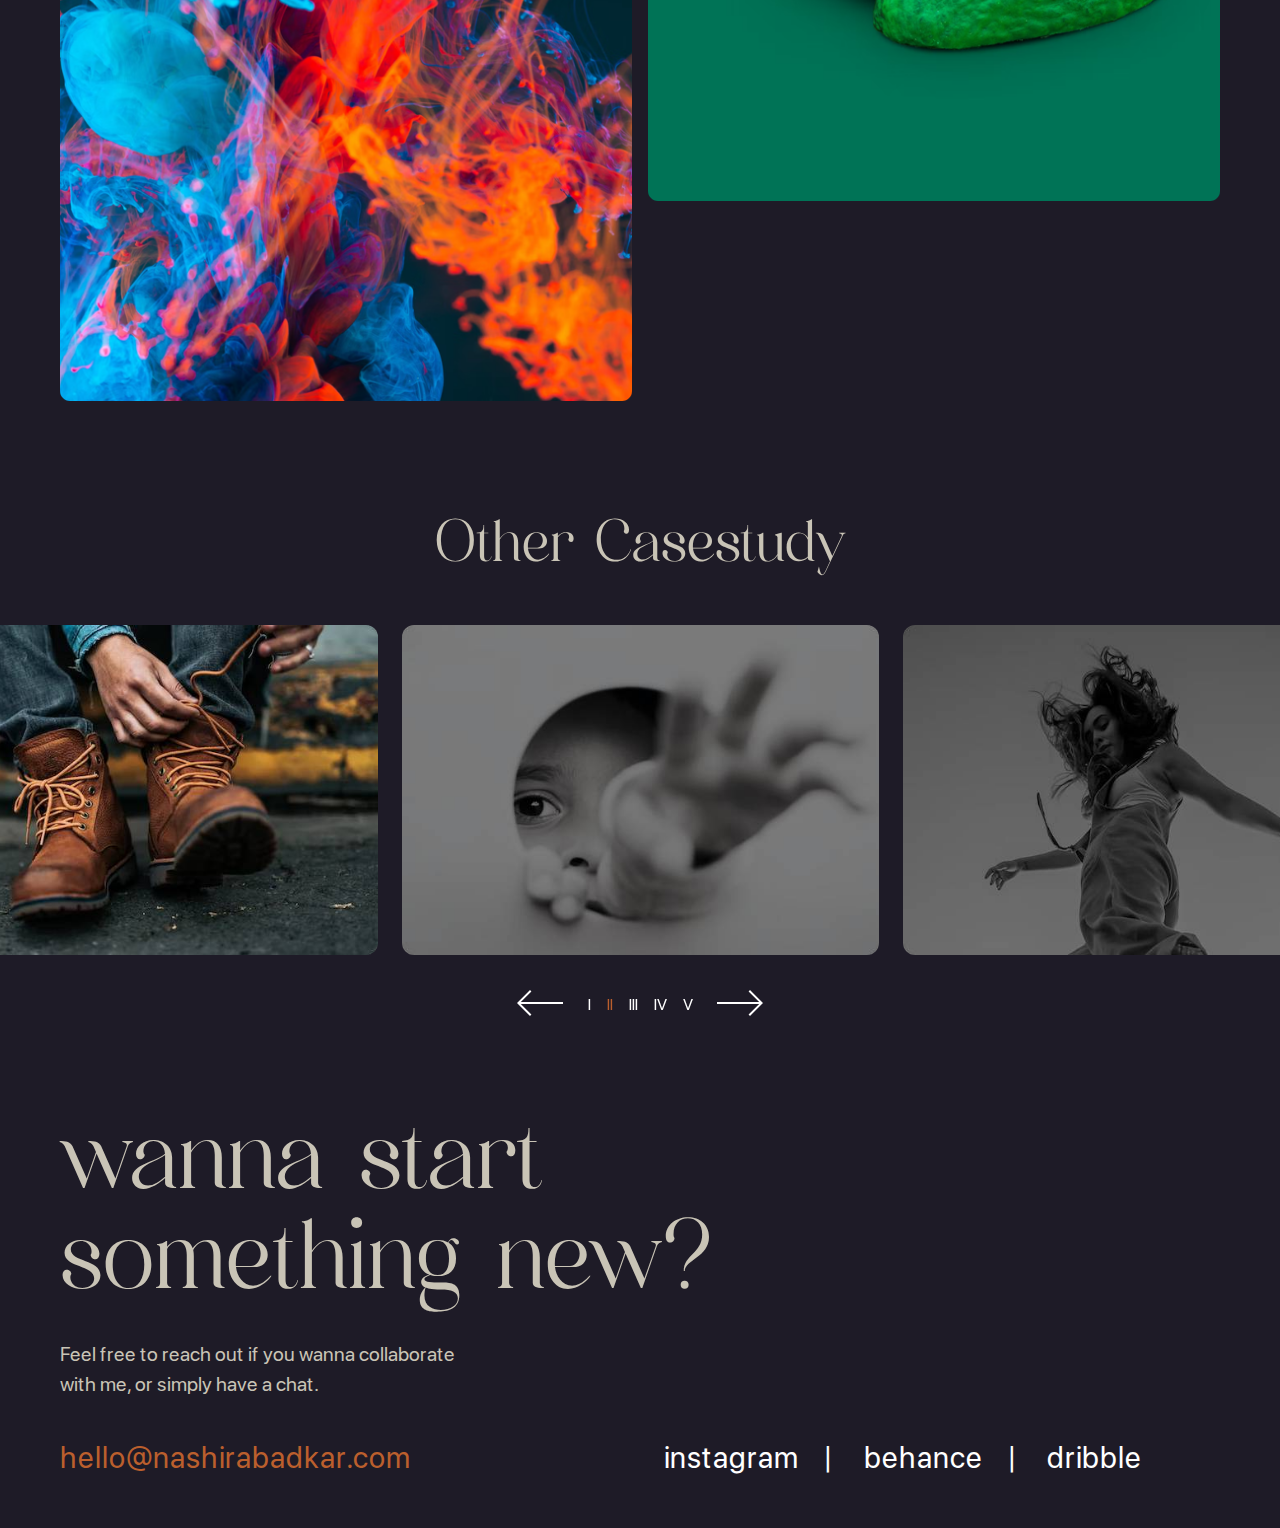
==== commit ea13665d: "feedback" ====
--- a/case.html
+++ b/case.html
@@ -1 +1 @@
-<!doctype html><html lang="en"><head><meta charset="UTF-8"/><meta http-equiv="X-UA-Compatible" content="IE=edge"/><meta name="viewport" content="width=device-width,initial-scale=1,maximum-scale=1"/><link href="./favicon.ico" rel="icon"/><meta content="" name="description"/><meta content="" name="keywords"/><title>Nashirabadkar</title><link href="./css/scss/main.9bb4e377960753bef4c8.css" rel="stylesheet"></head><body data-barba="wrapper"><div class="wrapper" data-barba="container" data-barba-namespace="home"><header class="header"><div class="container"><div class="di-flex"><div class="logo"><a href="index.html">nashirabadkar.com</a></div><nav class="nav" role="navigation"><div class="mobile-menu"><div class="btn-ceter"><button class="menu"><svg viewBox="0 0 64 48"><path d="M19,15 L45,15 C70,15 58,-2 49.0177126,7 L19,37"></path><path d="M19,24 L45,24 C61.2371586,24 57,49 41,33 L32,24"></path><path d="M45,33 L19,33 C-8,33 6,-2 22,14 L45,37"></path></svg></button></div><ul class="di-flex nav-bar" id="forMobileMenu"><li><a class="pos-top" href="./case.html">Portfolio</a></li><li><a class="pos-top work-with" href="./folio.html">Work with Me</a></li></ul></div></nav></div></div></header><div class="brand-logo-section"><img class="lozad" data-src="img/enphase-58c63b.png" alt=""></div><main class="main-warpper case-page"><section class="info-section"><div class="container"><h1 class="title">Website Design</h1><p>Enphase Energy is a solar power leader in the<br>international market, known for it’s powerful microinverter<br>panel and full functioning system.</p></div></section><section class="creative-goal"><div class="container"><h2 class="title">Creative Goal</h2><p>Enphase is well-known on the global front. However, in India due to lack of category awareness people have not yet explored the idea of how renewable energy can help the common man in their day to day lives.</p><img class="crative-img lozad" data-src="img/creative-card-c6d3ff.png" alt=""><div class="strategy-box"><h2 class="title">Creative Goal</h2><p>Looking at the core market, we first identified every regional challenge for consumers regarding electricity & it’s availability.</p><p>We designed a series of awareness creatives which build our brand awareness. Following it up with content unique to each region, we addressed TG-specific benefits of Enphase products. This strategy has enabled the brand to grow from a small unit to showcasing at most of India Energy Expo & even launching battery back-up in the Indian market.</p></div><div class="di-flex img-box"><div class="item"><img class="lozad" data-src="img/sta-1-3b0bfe.png" alt=""> <img class="lozad" data-src="img/sta-3-9bb10f.png" alt=""></div><div class="item"><img class="lozad" data-src="img/sta-2-87fdea.png" alt=""> <img class="lozad" data-src="img/sta-4-d23a2a.png" alt=""></div></div></div></section><section class="section-portfoilo"><div class="container"><h2 class="title">Other Casestudy</h2></div><div class="owl-carousel owl-theme portfoilo-carousel" id="caseCarousel"><div class="item" data-dot="<p>I</p>"><a href="#!"><img class="lozad" data-src="img/owl-1-1df286.jpg" alt=""></a></div><div class="item" data-dot="<p>II</p>"><a href="#!"><img class="lozad" data-src="img/owl-3-4e1ea6.jpg" alt=""></a></div><div class="item" data-dot="<p>III</p>"><a href="#!"><img class="lozad" data-src="img/owl-2-469388.jpg" alt=""></a></div><div class="item" data-dot="<p>IV</p>"><a href="#!"><img class="lozad" data-src="img/owl-2-469388.jpg" alt=""></a></div><div class="item" data-dot="<p>V</p>"><a href="#!"><img class="lozad" data-src="img/owl-2-469388.jpg" alt=""></a></div></div></section></main><footer><div class="container"><h2>wanna start<br>something new?</h2><p>Feel free to reach out if you wanna collaborate<br>with me, or simply have a chat.</p><div class="di-flex footer-link"><div class="lt-side"><a href="mailto:hello@nashirabadkar.com" class="email">hello@nashirabadkar.com</a></div><div class="rt-side"><a href="#!" class="social">instagram</a> <a href="#!" class="social">behance</a> <a href="#!" class="social">dribble</a></div></div></div><div class="black-gradi-mobile"></div></footer></div><script src="js/main.284708f603ca38a1aa54.js"></script></body></html>+<!doctype html><html lang="en"><head><meta charset="UTF-8"/><meta http-equiv="X-UA-Compatible" content="IE=edge"/><meta name="viewport" content="width=device-width,initial-scale=1,maximum-scale=1"/><link href="./favicon.ico" rel="icon"/><meta content="" name="description"/><meta content="" name="keywords"/><title>Nashirabadkar</title><link href="./css/scss/main.3cc1d1f6729fd0d4330f.css" rel="stylesheet"></head><body data-barba="wrapper"><div class="wrapper" data-barba="container" data-barba-namespace="home"><header class="header"><div class="container"><div class="di-flex"><div class="logo"><a href="index.html">nashirabadkar.com</a></div><nav class="nav" role="navigation"><div class="mobile-menu"><div class="btn-ceter"><button class="menu"><svg viewBox="0 0 64 48"><path d="M19,15 L45,15 C70,15 58,-2 49.0177126,7 L19,37"></path><path d="M19,24 L45,24 C61.2371586,24 57,49 41,33 L32,24"></path><path d="M45,33 L19,33 C-8,33 6,-2 22,14 L45,37"></path></svg></button></div><ul class="di-flex nav-bar" id="forMobileMenu"><li><a class="pos-top" href="./folio.html">Portfolio</a></li><li><a class="pos-top work-with gotoSection" data-to-section="footer">Work with Me</a></li></ul></div></nav></div></div></header><div class="brand-logo-section"><img class="lozad" src="img/enphase-58c63b.png" alt=""></div><main class="main-warpper case-page"><section class="info-section"><div class="container"><h1 class="title">Website Design</h1><p>Enphase Energy is a solar power leader in the<br>international market, known for it’s powerful microinverter<br>panel and full functioning system.</p></div></section><section class="creative-goal"><div class="container"><h2 class="title">Creative Goal</h2><p>Enphase is well-known on the global front. However, in India due to lack of category awareness people have not yet explored the idea of how renewable energy can help the common man in their day to day lives.</p><img class="crative-img lozad" src="img/creative-card-c6d3ff.png" alt=""><div class="strategy-box"><h2 class="title">Creative Goal</h2><p>Looking at the core market, we first identified every regional challenge for consumers regarding electricity & it’s availability.</p><p>We designed a series of awareness creatives which build our brand awareness. Following it up with content unique to each region, we addressed TG-specific benefits of Enphase products. This strategy has enabled the brand to grow from a small unit to showcasing at most of India Energy Expo & even launching battery back-up in the Indian market.</p></div><div class="di-flex img-box"><div class="item"><img class="lozad" src="img/sta-1-3b0bfe.png" alt=""> <img class="lozad" src="img/sta-3-9bb10f.png" alt=""></div><div class="item"><img class="lozad" src="img/sta-2-87fdea.png" alt=""> <img class="lozad" src="img/sta-4-d23a2a.png" alt=""></div></div></div></section><section class="section-portfoilo"><div class="container"><h2 class="title">Other Casestudy</h2></div><div class="owl-carousel owl-theme portfoilo-carousel" id="caseCarousel"><div class="item" data-dot="<p>I</p>"><a href="#!"><img class="lozad" src="img/owl-1-1df286.jpg" alt=""></a></div><div class="item" data-dot="<p>II</p>"><a href="#!"><img class="lozad" src="img/owl-3-4e1ea6.jpg" alt=""></a></div><div class="item" data-dot="<p>III</p>"><a href="#!"><img class="lozad" src="img/owl-2-469388.jpg" alt=""></a></div><div class="item" data-dot="<p>IV</p>"><a href="#!"><img class="lozad" src="img/owl-2-469388.jpg" alt=""></a></div><div class="item" data-dot="<p>V</p>"><a href="#!"><img class="lozad" src="img/owl-2-469388.jpg" alt=""></a></div></div></section></main><footer><div class="container" id="footer"><h2>wanna start<br>something new?</h2><p>Feel free to reach out if you wanna collaborate<br>with me, or simply have a chat.</p><div class="di-flex footer-link"><div class="lt-side"><a href="mailto:hello@nashirabadkar.com" class="email">hello@nashirabadkar.com</a></div><div class="rt-side"><a href="#!" class="social">instagram</a> <a href="#!" class="social">behance</a> <a href="#!" class="social">dribble</a></div></div></div></footer></div><script src="js/main.a5ad19cdca2001322541.js"></script></body></html>--- a/css/scss/main.3cc1d1f6729fd0d4330f.css
+++ b/css/scss/main.3cc1d1f6729fd0d4330f.css
@@ -0,0 +1 @@
+@import url(https://fonts.googleapis.com/css2?family=Poppins:wght@300&display=swap);:root{--easing:cubic-bezier(0.5,0.7,0.4,1)}body{--page-background:#404046;scroll-behavior:smooth}/*! normalize.css v8.0.1 | MIT License | github.com/necolas/normalize.css */html{line-height:1.15;-webkit-text-size-adjust:100%}body{margin:0;background-color:#fefefe}main{display:block}h1{font-size:2em;margin:.67em 0}hr{box-sizing:content-box;height:0;overflow:visible}pre{font-family:monospace,monospace;font-size:1em}a{background-color:transparent}abbr[title]{border-bottom:none;text-decoration:underline;-webkit-text-decoration:underline dotted;text-decoration:underline dotted}b,strong{font-weight:bolder}code,kbd,samp{font-family:monospace,monospace;font-size:1em}small{font-size:80%}sub,sup{font-size:75%;line-height:0;position:relative;vertical-align:baseline}sub{bottom:-.25em}sup{top:-.5em}img{border-style:none}button,input,optgroup,select,textarea{font-family:inherit;font-size:100%;line-height:1.15;margin:0}button,input{overflow:visible}button,select{text-transform:none}[type=button],[type=reset],[type=submit],button{-moz-appearance:button;appearance:button;-webkit-appearance:button}[type=button]::-moz-focus-inner,[type=reset]::-moz-focus-inner,[type=submit]::-moz-focus-inner,button::-moz-focus-inner{border-style:none;padding:0}[type=button]:-moz-focusring,[type=reset]:-moz-focusring,[type=submit]:-moz-focusring,button:-moz-focusring{outline:1px dotted ButtonText}fieldset{padding:.35em .75em .625em}legend{box-sizing:border-box;color:inherit;display:table;max-width:100%;padding:0;white-space:normal}progress{vertical-align:baseline}textarea{overflow:auto}[type=checkbox],[type=radio]{box-sizing:border-box;padding:0}[type=number]::-webkit-inner-spin-button,[type=number]::-webkit-outer-spin-button{height:auto}[type=search]{-moz-appearance:textfield;appearance:textfield;-webkit-appearance:textfield;outline-offset:-2px}[type=search]::-webkit-search-decoration{appearance:none;-webkit-appearance:none}::-webkit-file-upload-button{appearance:button;-webkit-appearance:button;font:inherit}details{display:block}summary{display:list-item}[hidden],template{display:none}.owl-carousel,.owl-carousel .owl-item{-webkit-tap-highlight-color:rgba(0,0,0,0);position:relative}.owl-carousel{display:none;width:100%;z-index:1}.owl-carousel .owl-stage{position:relative;touch-action:manipulation;-webkit-backface-visibility:hidden;backface-visibility:hidden;-moz-backface-visibility:hidden}.owl-carousel .owl-stage:after{content:".";display:block;clear:both;visibility:hidden;line-height:0;height:0}.owl-carousel .owl-stage-outer{position:relative;overflow:hidden;transform:translateZ(0);-webkit-transform:translateZ(0)}.owl-carousel .owl-item,.owl-carousel .owl-wrapper{backface-visibility:hidden;-webkit-backface-visibility:hidden;-moz-backface-visibility:hidden;-ms-backface-visibility:hidden;transform:translateZ(0);-webkit-transform:translateZ(0);-moz-transform:translateZ(0);-ms-transform:translateZ(0)}.owl-carousel .owl-item{min-height:1px;float:left;backface-visibility:hidden;-webkit-backface-visibility:hidden;-webkit-touch-callout:none}.owl-carousel .owl-item img{display:block;width:100%}.owl-carousel .owl-dots.disabled,.owl-carousel .owl-nav.disabled{display:none}.no-js .owl-carousel,.owl-carousel.owl-loaded{display:block}.owl-carousel .owl-dot,.owl-carousel .owl-nav .owl-next,.owl-carousel .owl-nav .owl-prev{cursor:pointer;-webkit-user-select:none;-moz-user-select:none;-ms-user-select:none;user-select:none}.owl-carousel .owl-nav button.owl-next,.owl-carousel .owl-nav button.owl-prev,.owl-carousel button.owl-dot{background:0 0;color:inherit;border:none;padding:0!important;font:inherit}.owl-carousel.owl-loading{opacity:0;display:block}.owl-carousel.owl-hidden{opacity:0}.owl-carousel.owl-refresh .owl-item{visibility:hidden}.owl-carousel.owl-drag .owl-item{touch-action:pan-y;-webkit-user-select:none;-moz-user-select:none;-ms-user-select:none;user-select:none}.owl-carousel.owl-grab{cursor:move;cursor:-webkit-grab;cursor:grab}.owl-carousel.owl-rtl{direction:rtl}.owl-carousel.owl-rtl .owl-item{float:right}.owl-carousel .animated{animation-duration:1s;animation-fill-mode:both}.owl-carousel .owl-animated-in{z-index:0}.owl-carousel .owl-animated-out{z-index:1}.owl-carousel .fadeOut{animation-name:fadeOut}@keyframes fadeOut{0%{opacity:1}to{opacity:0}}.owl-height{transition:height .5s ease-in-out}.owl-carousel .owl-item .owl-lazy{opacity:0;transition:opacity .4s ease}.owl-carousel .owl-item .owl-lazy:not([src]),.owl-carousel .owl-item .owl-lazy[src^=""]{max-height:0}.owl-carousel .owl-item img.owl-lazy{transform-style:preserve-3d}.owl-carousel .owl-video-wrapper{position:relative;height:100%;background:#000}.owl-carousel .owl-video-play-icon{position:absolute;height:80px;width:80px;left:50%;top:50%;margin-left:-40px;margin-top:-40px;background:url(owl.video.play.png) no-repeat;cursor:pointer;z-index:1;backface-visibility:hidden;-webkit-backface-visibility:hidden;transition:transform .1s ease}.owl-carousel .owl-video-play-icon:hover{transform:scale(1.3)}.owl-carousel .owl-video-playing .owl-video-play-icon,.owl-carousel .owl-video-playing .owl-video-tn{display:none}.owl-carousel .owl-video-tn{opacity:0;height:100%;background-position:50%;background-repeat:no-repeat;background-size:contain;transition:opacity .4s ease}.owl-carousel .owl-video-frame{position:relative;z-index:1;height:100%;width:100%}.owl-theme .owl-dots,.owl-theme .owl-nav{text-align:center;-webkit-tap-highlight-color:rgba(0,0,0,0)}.owl-theme .owl-nav{margin-top:10px}.owl-theme .owl-nav [class*=owl-]{color:#fff;font-size:14px;margin:5px;padding:4px 7px;background:#d6d6d6;display:inline-block;cursor:pointer;border-radius:3px}.owl-theme .owl-nav [class*=owl-]:hover{background:#869791;color:#fff;text-decoration:none}.owl-theme .owl-nav .disabled{opacity:.5;cursor:default}.owl-theme .owl-nav.disabled+.owl-dots{margin-top:10px}.owl-theme .owl-dots .owl-dot{display:inline-block;zoom:1}.owl-theme .owl-dots .owl-dot span{width:10px;height:10px;margin:5px 7px;background:#d6d6d6;display:block;backface-visibility:visible;-webkit-backface-visibility:visible;transition:opacity .2s ease;border-radius:30px}.owl-theme .owl-dots .owl-dot.active span,.owl-theme .owl-dots .owl-dot:hover span{background:#869791}*,:after,:before,html{box-sizing:border-box}a{color:#e50050}.sub-title{font-size:20px;line-height:1.5;color:#000;font-weight:700;font-family:SF Pro Display;margin-bottom:16px}@media(max-width:991.98px){.black-gradi-mobile{position:fixed;width:100%;height:30%;left:0;bottom:0;background:transparent;background:linear-gradient(180deg,transparent,#000);background:-moz-linear-gradient(180deg,transparent 0,#000 100%)}}.show-on-small{display:none}@media(max-width:767.98px){.show-on-small{display:block}.show-on-big{display:none}}@font-face{font-family:SF Pro Display;src:url(../../assets/vendors/webfonts/FontsFree-Net-SFProDisplay-Regular.ttf);font-weight:400;font-style:normal;font-display:swap}@font-face{font-family:SF Pro Display;src:url(../../assets/vendors/webfonts/FontsFree-Net-SFProDisplay-Bold.ttf);font-weight:700;font-style:normal;font-display:swap}@font-face{font-family:SF Pro Display;src:url(../../assets/vendors/webfonts/SFProDisplay-BlackItalic.eot);src:url(../../assets/vendors/webfonts/SFProDisplay-BlackItalic.eot?#iefix) format("embedded-opentype"),url(../../assets/vendors/webfonts/SFProDisplay-BlackItalic.woff2) format("woff2"),url(../../assets/vendors/webfonts/SFProDisplay-BlackItalic.woff) format("woff"),url(../../assets/vendors/webfonts/SFProDisplay-BlackItalic.ttf) format("truetype"),url(../../assets/vendors/webfonts/SFProDisplay-BlackItalic.svg#SFProDisplay-BlackItalic) format("svg");font-weight:900;font-style:italic;font-display:swap}@font-face{font-family:SF Pro Display;src:url(../../assets/vendors/webfonts/SFProDisplay-HeavyItalic.eot);src:url(../../assets/vendors/webfonts/SFProDisplay-HeavyItalic.eot?#iefix) format("embedded-opentype"),url(../../assets/vendors/webfonts/SFProDisplay-HeavyItalic.woff2) format("woff2"),url(../../assets/vendors/webfonts/SFProDisplay-HeavyItalic.woff) format("woff"),url(../../assets/vendors/webfonts/SFProDisplay-HeavyItalic.ttf) format("truetype"),url(../../assets/vendors/webfonts/SFProDisplay-HeavyItalic.svg#SFProDisplay-HeavyItalic) format("svg");font-weight:900;font-style:italic;font-display:swap}@font-face{font-family:SF Pro Display;src:url(../../assets/vendors/webfonts/SFProDisplay-UltralightItalic.eot);src:url(../../assets/vendors/webfonts/SFProDisplay-UltralightItalic.eot?#iefix) format("embedded-opentype"),url(../../assets/vendors/webfonts/SFProDisplay-UltralightItalic.woff2) format("woff2"),url(../../assets/vendors/webfonts/SFProDisplay-UltralightItalic.woff) format("woff"),url(../../assets/vendors/webfonts/SFProDisplay-UltralightItalic.ttf) format("truetype"),url(../../assets/vendors/webfonts/SFProDisplay-UltralightItalic.svg#SFProDisplay-UltralightItalic) format("svg");font-weight:200;font-style:italic;font-display:swap}@font-face{font-family:SF Pro Display;src:url(../../assets/vendors/webfonts/SFProDisplay-LightItalic.eot);src:url(../../assets/vendors/webfonts/SFProDisplay-LightItalic.eot?#iefix) format("embedded-opentype"),url(../../assets/vendors/webfonts/SFProDisplay-LightItalic.woff2) format("woff2"),url(../../assets/vendors/webfonts/SFProDisplay-LightItalic.woff) format("woff"),url(../../assets/vendors/webfonts/SFProDisplay-LightItalic.ttf) format("truetype"),url(../../assets/vendors/webfonts/SFProDisplay-LightItalic.svg#SFProDisplay-LightItalic) format("svg");font-weight:200;font-style:italic;font-display:swap}@font-face{font-family:SF Pro Display;src:url(../../assets/vendors/webfonts/SFProDisplay-Medium.eot);src:url(../../assets/vendors/webfonts/SFProDisplay-Medium.eot?#iefix) format("embedded-opentype"),url(../../assets/vendors/webfonts/SFProDisplay-Medium.woff2) format("woff2"),url(../../assets/vendors/webfonts/SFProDisplay-Medium.woff) format("woff"),url(../../assets/vendors/webfonts/SFProDisplay-Medium.ttf) format("truetype"),url(../../assets/vendors/webfonts/SFProDisplay-Medium.svg#SFProDisplay-Medium) format("svg");font-weight:500;font-style:normal;font-display:swap}@font-face{font-family:SF Pro Display;src:url(../../assets/vendors/webfonts/SFProDisplay-SemiboldItalic.eot);src:url(../../assets/vendors/webfonts/SFProDisplay-SemiboldItalic.eot?#iefix) format("embedded-opentype"),url(../../assets/vendors/webfonts/SFProDisplay-SemiboldItalic.woff2) format("woff2"),url(../../assets/vendors/webfonts/SFProDisplay-SemiboldItalic.woff) format("woff"),url(../../assets/vendors/webfonts/SFProDisplay-SemiboldItalic.ttf) format("truetype"),url(../../assets/vendors/webfonts/SFProDisplay-SemiboldItalic.svg#SFProDisplay-SemiboldItalic) format("svg");font-weight:600;font-style:italic;font-display:swap}@font-face{font-family:SF Pro Display;src:url(../../assets/vendors/webfonts/SFProDisplay-ThinItalic.eot);src:url(../../assets/vendors/webfonts/SFProDisplay-ThinItalic.eot?#iefix) format("embedded-opentype"),url(../../assets/vendors/webfonts/SFProDisplay-ThinItalic.woff2) format("woff2"),url(../../assets/vendors/webfonts/SFProDisplay-ThinItalic.woff) format("woff"),url(../../assets/vendors/webfonts/SFProDisplay-ThinItalic.ttf) format("truetype"),url(../../assets/vendors/webfonts/SFProDisplay-ThinItalic.svg#SFProDisplay-ThinItalic) format("svg");font-weight:100;font-style:italic;font-display:swap}@font-face{font-family:Quahon;src:url(../../assets/vendors/webfonts/Quahon.otf);font-weight:100;font-display:swap}@font-face{font-family:Holligate Signature Demo;src:url(../../assets/vendors/webfonts/holligate-signature-demo.regular.ttf);font-display:swap}body{color:#222;font:normal 125%/1.4 Open Sans,Helvetica Neue Light,Helvetica Neue,Helvetica,Arial,sans-serif}.di-flex{display:flex;flex-wrap:wrap}img{max-width:100%;margin:0 auto;display:block;width:auto}h1,h2,h3,h4,h5,h6,p{margin:0}.text-right{text-align:right}.clearfix:after{clear:both;content:"";display:table}.container{max-width:1180px;padding-left:20px;padding-right:20px}.hide-text{overflow:hidden;padding:0;text-indent:101%;white-space:nowrap}.visually-hidden{border:0;clip:rect(0 0 0 0);height:1px;margin:-1px;overflow:hidden;padding:0;position:absolute;width:1px}a{text-decoration:none}.container{width:100%;margin-right:auto;margin-left:auto}.link-title{display:flex;align-items:center;margin:0 200px 48px}.link-title h2{font-size:40px;letter-spacing:-1px;line-height:1.5;color:#fff;font-weight:500;font-family:Montserrat;margin-right:16px}.link-title img{display:block;margin:0}.main-warpper{min-height:60vh}.di-grid{display:grid}.sticky-nav{background-color:#000;padding:24px;text-align:center}.sticky-nav a{font-size:16px;line-height:1.5;text-transform:uppercase;color:#fff;font-weight:700;font-family:Montserrat;display:inline-block;margin:0 16px}.sticky-nav a.active{color:#f15b25}.sticky-nav a:hover{color:#8b8b8b}.second-title{font-size:30px;line-height:1.5;color:#fff;font-weight:500;font-family:Montserrat;margin-bottom:24px}.second-title span{font-size:16px;color:hsla(0,0%,100%,.2392156863)}.pad-60{margin:30px 0}.brands-carousel .image-container{height:200px;align-items:center;justify-content:center;display:flex}.brands-carousel .image-container img{display:block}.brands-carousel .recog-text{padding:24px;background-color:rgba(0,0,0,.3176470588);justify-content:space-between}.brands-carousel .recog-text a{font-size:12px;line-height:30px;color:#000;font-weight:600;font-family:Montserrat}.brands-carousel .art-card{background-color:#fff}.brands-carousel .art-card img{width:auto}.select-control{position:relative;top:0;left:0}.select-control .select-label{position:absolute;top:-8px;left:16px;font-size:12px;color:#fff;padding:0 8px}.select-control .select-label,.select-control select{line-height:1.5;font-weight:500;font-family:Montserrat}.select-control select{height:50px;background-color:hsla(0,0%,100%,0);border:1px solid #fff;width:100%;padding:8px 24px;-moz-appearance:none;-webkit-appearance:none;appearance:none;background-position:96% 50%;background-repeat:no-repeat;color:#888;font-size:14px;color:#fff}.select-control select option{color:#000}.select-control select option:first-child{color:#888;background-color:transparent;opacity:1}.select-control select.error{color:#e34949;opacity:1}.films-contain{justify-content:space-between;grid-template-columns:repeat(3,1fr);gap:30px}.films-contain .filmes-card{margin-bottom:16px}.films-contain .filmes-card .title{font-size:20px;line-height:1.5;color:#fff;font-weight:700;font-family:Montserrat;margin-top:16px}.films-contain .filmes-card .brand-link{font-size:12px;line-height:1.5;text-decoration:underline;color:#fff;font-weight:400;font-family:Montserrat}.films-contain .filmes-card .image-content{display:grid;position:relative;top:0;left:0}.films-contain .filmes-card .image-content .top-row,.films-contain .filmes-card .image-content .tumb{grid-column:1/-1;grid-row:1/-1;width:100%}.films-contain .filmes-card .image-content .dimond{position:absolute;left:24px;top:24px}.films-contain .filmes-card .image-content .play-btn{position:absolute;left:24px;bottom:24px;cursor:pointer}@media(min-width:576px){.container{max-width:540px}}@media(min-width:768px){.container{max-width:720px}}@media(min-width:992px){.container{max-width:960px}}@media(min-width:1200px){.container{max-width:1200px}}@media(max-width:992px){.container{padding-right:32px;padding-left:32px}}.header{margin-bottom:36px}.header .di-flex{justify-content:space-between;align-items:flex-start}.header .logo{padding:24px 0}.header .logo img{margin:0}.header .logo a{font-size:20px;letter-spacing:2px;line-height:1.5;color:#fff;font-weight:300;font-family:SF Pro Display}.header .nav{padding:24px 0}.header .nav .nav-bar{list-style:none;justify-content:flex-end}.header .nav .nav-bar .pos-top{font-size:16px;line-height:1.5;color:#c8c3b5;font-weight:300;font-family:Poppins;text-align:center;padding:24px}.header .nav .nav-bar .pos-top.work-with{border-radius:50px;border:2px solid #c8c3b5}.header .nav .nav-bar .pos-top.work-with:hover{background-color:#bb5f2d;border-color:#bb5f2d}.mobile-menu .btn-ceter{display:none}.brand-logo-section{width:380px;height:420px;border-bottom-left-radius:10px;border-bottom-right-radius:10px;background-color:#c8c3b5;display:flex;align-items:flex-end;padding:68px 16px;position:absolute;top:0;left:50%;transform:translateX(-50%)}.brand-logo-section img{margin-top:auto}@media(max-width:991.98px){.mobile-menu{position:fixed;top:8px;right:32px;z-index:6;width:100%}.mobile-menu .btn-ceter{text-align:right;display:block}.header .nav .nav-bar{position:absolute;top:0;right:0;width:180px;min-height:150px;border-radius:10px;background-color:#bb5f2d;padding:60px 16px 16px;align-items:center;align-items:self-start;margin:0;display:none}.header .nav .nav-bar li{width:100%;display:block;text-align:center}.header .nav .nav-bar.nav-avtive{display:block}.header .nav .nav-bar .pos-top{padding:0;border:none;font-size:14px;color:#c9c4b6}.header .nav .nav-bar .pos-top.work-with,.menu{border:none}.menu{--color:#fff;width:36px;height:36px;z-index:100;padding:0;margin:0;outline:none;position:relative;background:none;cursor:pointer;-webkit-appearence:none;-webkit-tap-highlight-color:rgba(0,0,0,0);background-color:#bb5f2d;border-radius:50px;width:60px;height:60px;display:inline-flex;align-items:center;justify-content:center}.menu svg{width:40px;height:40px;stroke:var(--color);stroke-width:2px;stroke-linecap:round;stroke-linejoin:round;fill:none;display:block}.menu svg path{transition:stroke-dasharray var(--duration,.85s) var(--easing,ease) var(--delay,0s),stroke-dashoffset var(--duration,.85s) var(--easing,ease) var(--delay,0s);stroke-dasharray:var(--array-1,26px) var(--array-2,100px);stroke-dashoffset:var(--offset,126px);transform:translateZ(0)}.menu svg path:nth-child(2){--duration:0.7s;--easing:ease-in;--offset:100px;--array-2:74px}.menu svg path:nth-child(3){--offset:133px;--array-2:107px}.menu.active svg{stroke:#fff}.menu.active svg path{--offset:57px}.menu.active svg path:first-child,.menu.active svg path:nth-child(3){--delay:0.15s;--easing:cubic-bezier(0.2,0.4,0.2,1.1)}.menu.active svg path:nth-child(2){--duration:0.4s;--offset:2px;--array-1:1px}.menu.active svg path:nth-child(3){--offset:58px}.header .logo a{font-size:16px}.brand-logo-section{position:static;transform:none;width:80%;margin:0 auto;height:auto;border-radius:10px}}footer{padding:48px 0}footer h2{font-size:100px;line-height:1;color:#c9c4b6;font-family:Quahon;margin-bottom:24px;font-weight:100}footer p{font-size:20px;letter-spacing:0;color:#c9c4b6;margin-bottom:36px}footer .email,footer p{line-height:1.5;font-weight:300;font-family:SF Pro Display}footer .email{color:#bb5f2d}footer .email,footer .social{font-size:30px;letter-spacing:1px}footer .social{line-height:1.5;color:#fff;font-weight:300;font-family:SF Pro Display;padding-left:24px}footer .social:hover{color:#bb5f2d}footer .social:after{content:"|";padding-left:24px}footer .social:last-child:after{content:""}footer .footer-link{justify-content:space-between}footer .lt-side,footer .rt-side{width:50%}footer .rt-side{align-self:flex-end}@media(max-width:1199.98px){footer .email,footer .social{font-size:22px}}@media(max-width:991.98px){footer h2{font-size:40px}footer p{font-size:14px;margin-bottom:24px}footer .lt-side,footer .rt-side{width:100%;margin-bottom:24px}footer{padding:16px 0}footer .email,footer .social{font-size:18px}footer .social:first-child{padding:0}}.type-of-content{font-size:12px;line-height:1.5;text-transform:uppercase;color:#fff;font-weight:700;font-family:Montserrat;background-color:rgba(0,0,0,.2901960784);padding:8px 36px;border:none;text-align:center;margin-left:auto;margin-top:16px;display:inline-block}.read-more{font-size:16px;line-height:1.5;color:#f7992c;font-family:SF Pro Display}.read-more .arrow{border:solid #f7992c;border-width:0 2px 2px 0;display:inline-block;padding:3px}.read-more .right{transform:rotate(-45deg);-webkit-transform:rotate(-45deg)}.banner-carousel .owl-nav{margin:0}.banner-carousel .owl-nav button.owl-next,.banner-carousel .owl-nav button.owl-prev{background-color:hsla(0,0%,100%,.4862745098);border-radius:50px;width:32px;height:32px;position:absolute;top:50%;transform:translateY(-50%)}.banner-carousel .owl-nav button.owl-prev{left:28px}.banner-carousel .owl-nav button.owl-prev img{transform:rotate(-180deg)}.banner-carousel .owl-nav button.owl-next{right:28px}.nav-button .next-nav,.nav-button .prev-nav{box-shadow:0 0 15px rgba(0,0,0,.1);background-color:#fff;width:30px;height:30px;border:none;outline:none;display:inline-flex;align-items:center;justify-content:center}.nav-button .next-nav .arrow,.nav-button .prev-nav .arrow{border:solid #000;border-width:0 2px 2px 0;display:inline-block;padding:3px;transform-origin:center}.nav-button .next-nav .right,.nav-button .prev-nav .right{transform:rotate(-45deg);-webkit-transform:rotate(-45deg)}.nav-button .next-nav .left,.nav-button .prev-nav .left{transform:rotate(135deg);-webkit-transform:rotate(135deg)}.nav-button .next-nav{background-color:#f7992c}.home-page .banner-section .img-container .center-hero-img{position:relative;top:0;left:0;width:400px;margin:0 auto}.home-page .banner-section .img-container .center-hero-img .bg-img{border-radius:12px;box-shadow:0 57px 123px 21px rgba(0,0,0,.5);-webkit-box-shadow:0 57px 123px 21px rgba(0,0,0,.5);-moz-box-shadow:0 57px 123px 21px rgba(0,0,0,.5)}.home-page .banner-section .img-container .center-hero-img figcaption{position:absolute;top:50%;width:85%;left:-40px;transform:translateY(-50%)}.home-page .banner-section .img-container .center-hero-img figcaption .sing-title{font-size:30px;line-height:1.5;color:#fff;font-family:Holligate Signature Demo;font-weight:100}.home-page .banner-section .img-container .center-hero-img figcaption .art{font-size:16px;line-height:1.5;color:#fff;font-weight:300;font-family:SF Pro Display;text-align:right}.home-page .banner-section .back-text{overflow:hidden;position:relative;top:-50px;z-index:-1}.home-page .banner-section .back-text .title{font-size:200px;line-height:1;color:#797979;font-family:Quahon;white-space:nowrap;font-weight:100;position:relative;top:0}.home-page .banner-section .back-text .title.right{text-align:right;right:100vh}.home-page .banner-section .back-text .title.left{text-align:left;left:100vh}.home-page .intro-section{padding:48px 0}.home-page .intro-section .subtitle{max-width:880px;width:100%;margin:0 auto 120px;font-size:50px;letter-spacing:1px;line-height:1.2;color:#c9c4b6;font-weight:300;font-family:SF Pro Display;text-align:center}.home-page .intro-section .info-box .img-box,.home-page .intro-section .info-box .text-box{width:50%}.home-page .intro-section .info-box .img-box{position:relative;left:0;top:0;margin-bottom:48px}.home-page .intro-section .info-box .img-box img{border-radius:12px}.home-page .intro-section .info-box .img-box .main-img{position:relative}.home-page .intro-section .info-box .img-box .back-img{position:absolute;top:48px;right:0}.home-page .intro-section .info-box .text-box{padding-left:100px}.home-page .intro-section .info-box .text-box h2{font-size:60px;color:#c9c4b6;font-family:Quahon;margin:0 0 24px;font-weight:100}.home-page .intro-section .info-box .text-box .text-subtitle,.home-page .intro-section .info-box .text-box p{font-size:20px;letter-spacing:0;line-height:1.5;color:#c9c4b6;font-weight:300;font-family:SF Pro Display;margin-bottom:24px}.home-page .intro-section .info-box .text-box .text-subtitle span,.home-page .intro-section .info-box .text-box p span{color:#bb5f2d}.home-page .intro-section .info-box .text-box .down-resume{font-size:16px;line-height:1.5;color:#c9c4b6;font-weight:300;font-family:SF Pro Display;text-align:center;border-radius:50px;background-color:rgba(187,95,45,0);border:2px solid #bb5f2d;padding:16px}.home-page .education-section{padding:48px 0;margin-bottom:48px;background-image:url(../../img/bg/e.png);background-position:50%;background-repeat:no-repeat;background-size:contain}.home-page .education-section img{border-radius:12px}.home-page .education-section .edu-contain{align-items:center;justify-content:center;max-width:800px;width:100%;margin:0 auto}.home-page .education-section .edu-contain .lt-side{width:50%}.home-page .education-section .edu-contain .rt-side{width:50%;padding-left:48px}.home-page .education-section .edu-contain h2{font-size:60px;color:#c9c4b6;font-family:Quahon;text-align:right;font-weight:100}.home-page .education-section .edu-contain h3{font-size:30px;letter-spacing:1px;line-height:1.5;color:#c9c4b6;font-weight:300;font-family:SF Pro Display;margin-bottom:28px}.home-page .education-section .edu-contain p{font-size:20px;letter-spacing:0;line-height:1.5;color:#c9c4b6;font-weight:300;font-family:SF Pro Display}.home-page .text-align-center{text-align:center}.home-page .button-link{font-size:16px;line-height:1.5;color:#c9c4b6;font-weight:300;font-family:SF Pro Display;text-align:center;border-radius:40px;background-color:rgba(187,95,45,0);border:2px solid #bb5f2d;padding:24px;display:inline-block;margin:24px auto}.section-portfoilo{padding:40px 0}.section-portfoilo .title{font-size:60px;color:#c9c4b6;font-family:Quahon;text-align:center;margin-bottom:36px;font-weight:100}.section-portfoilo .portfoilo-carousel .active.center .item .content{visibility:visible}.section-portfoilo .portfoilo-carousel .item img{border-radius:12px;margin-bottom:24px}.section-portfoilo .portfoilo-carousel .item .content{text-align:center;visibility:hidden}.section-portfoilo .portfoilo-carousel .item .content .owl-title{font-size:30px;letter-spacing:1px;line-height:1.5;color:#c9c4b6;font-weight:300;font-family:SF Pro Display}.section-portfoilo .portfoilo-carousel .item .content .owl-subtitle{font-size:20px;letter-spacing:0;color:#c9c4b6;line-height:1.5;font-weight:300;font-family:SF Pro Display}.section-portfoilo .portfoilo-carousel .item .content .owl-subtitle span{color:#bb5f2d}.section-portfoilo .portfoilo-carousel .item .content .owl-link{font-size:16px;line-height:1.5;color:#c9c4b6;font-weight:300;font-family:SF Pro Display;text-align:center;border-radius:40px;background-color:rgba(187,95,45,0);border:2px solid #bb5f2d;padding:24px;display:inline-block;margin:24px 0}.section-portfoilo .portfoilo-carousel .item:hover .content{visibility:visible}@media(max-width:1399.98px){.home-page .banner-section .back-text .title{font-size:140px}.home-page .intro-section .subtitle{font-size:36px}}@media(max-width:991.98px){.home-page .banner-section .img-container .center-hero-img{width:240px}.home-page .banner-section .img-container .center-hero-img .bg-img{width:80%}.home-page .banner-section .img-container .center-hero-img figcaption{position:static;transform:none;width:100%;margin-top:40px}.home-page .banner-section .img-container .center-hero-img figcaption .art{font-size:14px;text-align:center;margin-bottom:24px}.home-page .banner-section .img-container .center-hero-img figcaption .sing-title{font-size:20px}.home-page .banner-section .back-text{position:static}.home-page .banner-section .back-text .title{font-size:60px}.home-page .intro-section .subtitle{font-size:22px;max-width:360px;margin-bottom:60px}.home-page .intro-section{padding:32px 0}.home-page .intro-section .info-box .img-box{width:100%;margin-bottom:80px}.home-page .intro-section .info-box .img-box img{border-radius:12px;width:260px}.home-page .intro-section .info-box .img-box .main-img{margin-left:0}.home-page .intro-section .info-box .text-box{padding:0;width:100%;text-align:center}.home-page .intro-section .info-box .text-box h2{font-size:30px;text-align:center}.home-page .intro-section .info-box .text-box .text-subtitle{font-size:14px;text-align:center}.home-page .intro-section .info-box .text-box p{font-size:18px;text-align:center}.home-page .intro-section .info-box .text-box .down-resume{font-size:14px;padding:8px 16px}.section-portfoilo .title{font-size:30px;margin-bottom:24px}.section-portfoilo{padding:24px 0}.section-portfoilo .portfoilo-carousel .item .content .owl-title{font-size:18px}.section-portfoilo .portfoilo-carousel .item .content .owl-subtitle{font-size:14px}.section-portfoilo .portfoilo-carousel .item .content .owl-link{font-size:14px;padding:8px 16px;margin:12px 0}.home-page .education-section .edu-contain .lt-side,.home-page .education-section .edu-contain .rt-side{width:100%;padding:0}.home-page .education-section .edu-contain h2{font-size:30px;text-align:left}.home-page .education-section .edu-contain h3{font-size:18px}.home-page .education-section .edu-contain p{font-size:14px}.home-page .education-section{background-position:100%}}.case-page .info-section{padding:48px 0;text-align:center;margin-top:320px}.case-page .info-section .title{color:#7c7a85;margin-bottom:24px}.case-page .info-section .title,.case-page .info-section p{font-size:20px;letter-spacing:0;line-height:1.5;font-weight:300;font-family:SF Pro Display}.case-page .info-section p{color:#c8c3b5;text-align:center}.case-page .creative-goal{padding:100px 0 48px;position:relative;top:0;left:0}.case-page .creative-goal:after{content:"";height:720px;background-color:rgba(0,0,0,.231372549);display:block;position:absolute;top:0;left:0;width:100%;z-index:-1}.case-page .creative-goal .title{font-size:60px;line-height:1.5;color:#c8c3b5;font-family:Quahon;margin-bottom:16px;font-weight:100}.case-page .creative-goal p{font-size:30px;letter-spacing:1px;color:#c8c3b5}.case-page .creative-goal .crative-img{margin-top:100px}.case-page .creative-goal .strategy-box{margin:80px auto 0;max-width:720px;width:100%}.case-page .creative-goal p{font-size:20px;letter-spacing:0;line-height:1.5;color:#c9c4b6;font-weight:300;font-family:SF Pro Display;margin-bottom:16px}.case-page .creative-goal .img-box{margin:80px 0 0;justify-content:space-between}.case-page .creative-goal .img-box .item{width:calc(50% - 8px)}.case-page .creative-goal .img-box .item:first-child{margin-top:200px}.case-page .creative-goal .img-box .item img{margin-bottom:16px}.case-page .section-portfoilo .portfoilo-carousel{margin-bottom:48px}.case-page .section-portfoilo .portfoilo-carousel.owl-theme .owl-dots{position:absolute;left:50%;transform:translateX(-50%)}.case-page .section-portfoilo .portfoilo-carousel.owl-theme .owl-dots .owl-dot{font-size:16px;line-height:1.5;color:#fff;font-weight:300;font-family:SF Pro Display;padding:0 8px}.case-page .section-portfoilo .portfoilo-carousel.owl-theme .owl-dots .owl-dot.active{color:#bb5f2d}.case-page .section-portfoilo .portfoilo-carousel.owl-theme .owl-nav{position:relative;top:0;left:0}.case-page .section-portfoilo .portfoilo-carousel.owl-theme .owl-nav button{position:absolute;top:-16px;height:auto;width:50px;display:flex;align-items:center;justify-content:center;opacity:1}.case-page .section-portfoilo .portfoilo-carousel.owl-theme .owl-nav button svg path{fill:#fff}.case-page .section-portfoilo .portfoilo-carousel.owl-theme .owl-nav button:hover{background-color:transparent}.case-page .section-portfoilo .portfoilo-carousel.owl-theme .owl-nav button:hover:after{content:" ";height:60px;width:60px;border:2px solid #fff;background-color:transparent;display:block;position:absolute;border-radius:50px;left:30px;transform:translateX(-15px)}.case-page .section-portfoilo .portfoilo-carousel.owl-theme .owl-nav button.disabled svg path,.case-page .section-portfoilo .portfoilo-carousel.owl-theme .owl-nav button:hover svg path{fill:#bb5f2d}.case-page .section-portfoilo .portfoilo-carousel.owl-theme .owl-nav button.owl-prev:hover:after{left:-15px}@media(max-width:767.98px){.case-page .info-section{padding:24px 0;margin-top:0}.case-page .info-section .title,.case-page .info-section p{font-size:14px}.case-page .creative-goal{padding:32px 0 20px;text-align:center}.case-page .creative-goal .title{font-size:30px;margin-bottom:8px}.case-page .creative-goal p{font-size:14px}.case-page .creative-goal .crative-img{margin-top:32px}.case-page .creative-goal:after{height:340px}.case-page .creative-goal .strategy-box{margin-top:40px}.case-page .creative-goal .img-box{margin-top:32px}.case-page .creative-goal .img-box .item{width:100%}.case-page .creative-goal .img-box .item:first-child,.case-page .info-section{margin:0}}.foilo-page .portfoilo-container{position:relative;top:0;left:0}.foilo-page .title{font-size:100px;line-height:1;color:#797979;font-family:Quahon;font-weight:100;position:relative;margin-top:-100px}.foilo-page .port-box{margin-bottom:48px;position:relative}.foilo-page .port-box .port-title{margin:32px 0 8px;font-size:30px;letter-spacing:1px;line-height:1;color:#c9c4b6;font-weight:300;font-family:SF Pro Display}.foilo-page .port-box .content{font-size:20px;letter-spacing:0;line-height:1.5;font-weight:300;font-family:SF Pro Display;color:#7c7a85}.foilo-page .port-box .content span{color:#bb5f2d}.foilo-page .port-box.box-2{margin-left:auto;right:0;margin-top:-200px;max-width:400px;width:100%;margin-right:60px}.foilo-page .port-box.box-3{margin-top:-50px}.foilo-page .port-box.box-4{left:40px;z-index:1}.foilo-page .port-box.box-5{right:0;margin-left:auto;max-width:800px;width:100%;margin-top:-200px}.foilo-page .first-img{margin:0}.foilo-page .btn-with-border{font-size:16px;line-height:1.5;color:#c8c3b5;font-weight:300;font-family:Poppins;text-align:center;padding:24px;border-radius:50px;border:2px solid #bb5f2d;margin:24px 0;display:inline-block}.foilo-page .btn-with-border:hover{background-color:#bb5f2d;border-color:#c8c3b5}@media(max-width:767.98px){.foilo-page .title{font-size:40px;margin:0 0 24px}.foilo-page .port-box{margin-bottom:0}.foilo-page .port-box.box-2,.foilo-page .port-box.box-3,.foilo-page .port-box.box-4,.foilo-page .port-box.box-5{margin:0;max-width:100%;left:0;right:0}.foilo-page .port-box{width:100%;margin:0;max-width:100%}.foilo-page .first-img{width:100%}.foilo-page .port-box .port-title{font-size:18px;margin:24px 0 16px;text-align:center}.foilo-page .port-box .content{margin-bottom:36px;font-size:14px;text-align:center}.foilo-page .btn-with-border{margin-top:0;font-size:14px;padding:8px 16px}}body{background-color:#1e1b27}